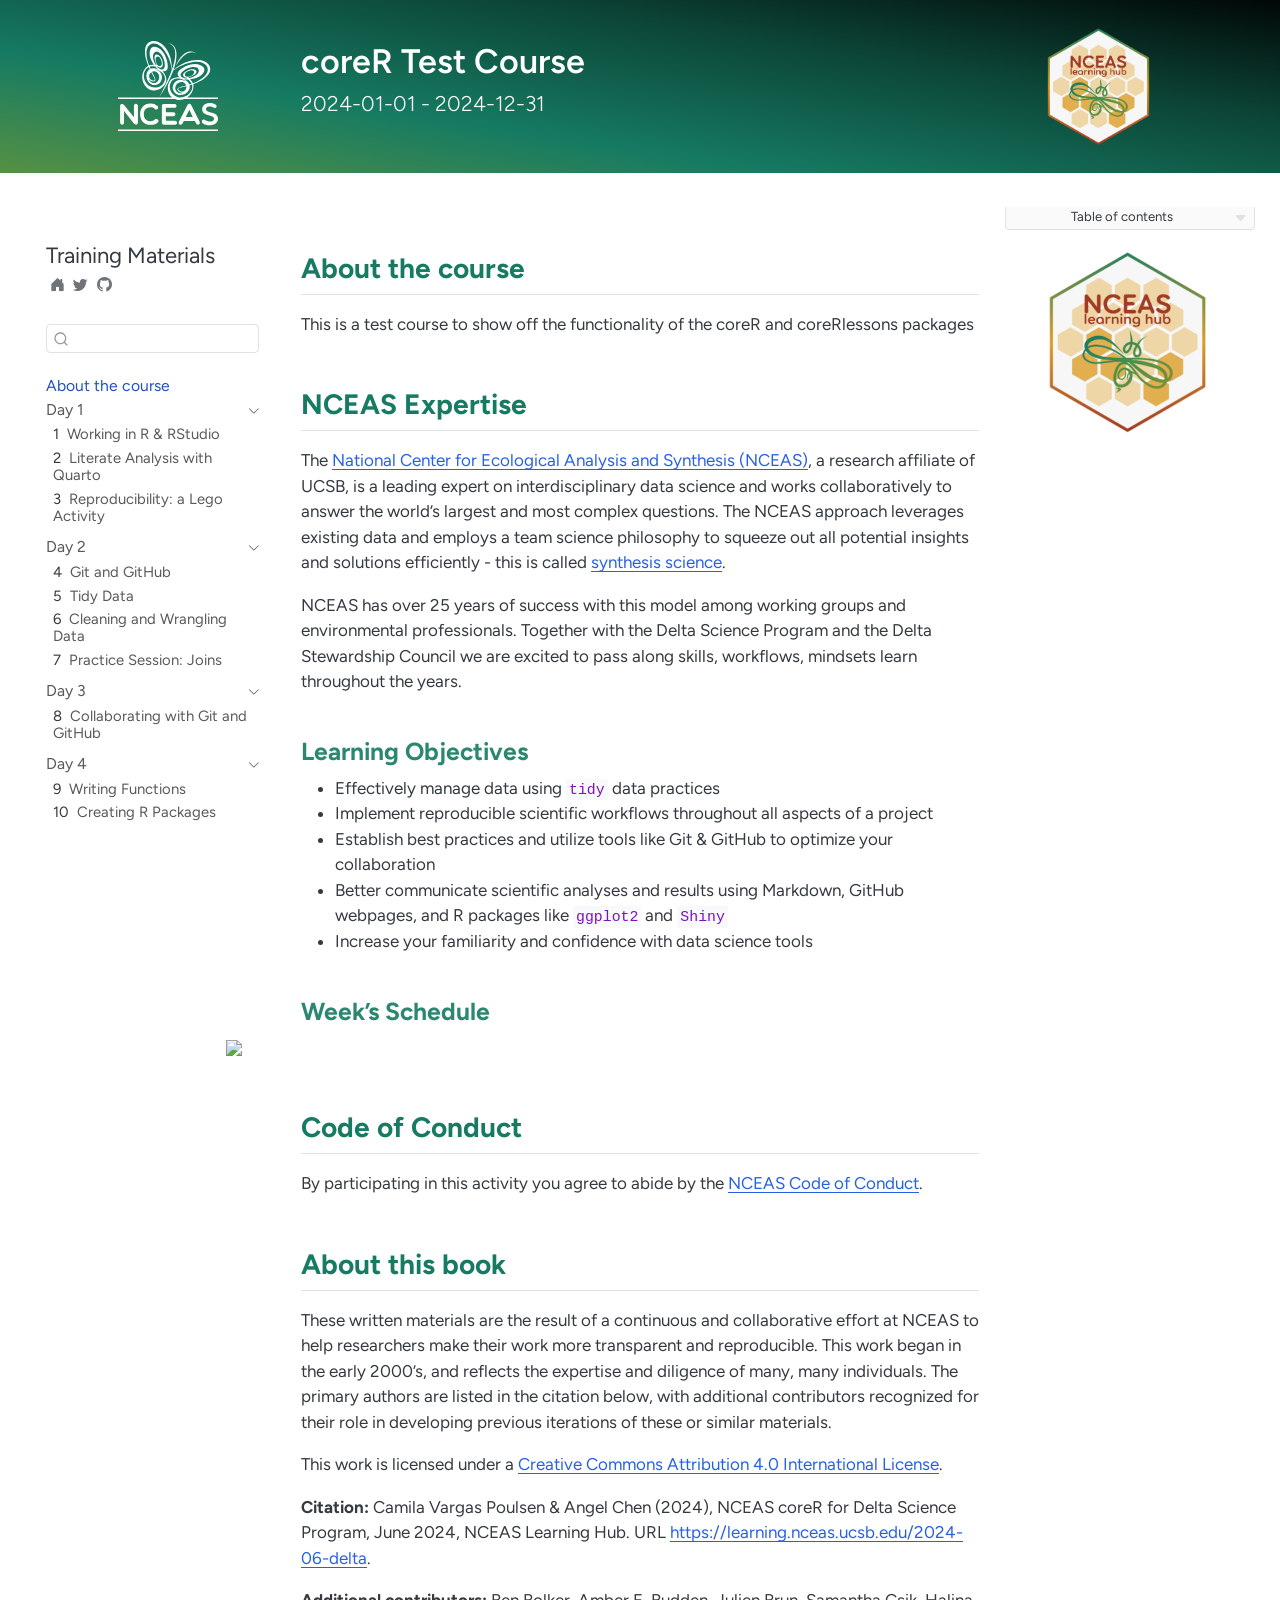
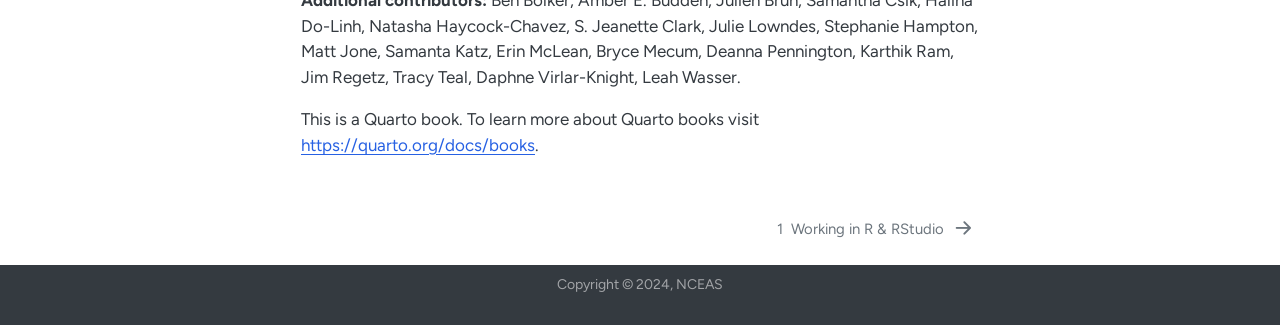
==== docs/index.html @ cafa265c "removing hex from sidebar since it's in the top" ====
<!DOCTYPE html>
<html xmlns="http://www.w3.org/1999/xhtml" lang="en" xml:lang="en"><head>

<meta charset="utf-8">
<meta name="generator" content="quarto-1.5.57">

<meta name="viewport" content="width=device-width, initial-scale=1.0, user-scalable=yes">


<title>coreR Test Course</title>
<style>
code{white-space: pre-wrap;}
span.smallcaps{font-variant: small-caps;}
div.columns{display: flex; gap: min(4vw, 1.5em);}
div.column{flex: auto; overflow-x: auto;}
div.hanging-indent{margin-left: 1.5em; text-indent: -1.5em;}
ul.task-list{list-style: none;}
ul.task-list li input[type="checkbox"] {
  width: 0.8em;
  margin: 0 0.8em 0.2em -1em; /* quarto-specific, see https://github.com/quarto-dev/quarto-cli/issues/4556 */ 
  vertical-align: middle;
}
</style>


<script src="site_libs/quarto-nav/quarto-nav.js"></script>
<script src="site_libs/quarto-nav/headroom.min.js"></script>
<script src="site_libs/clipboard/clipboard.min.js"></script>
<script src="site_libs/quarto-search/autocomplete.umd.js"></script>
<script src="site_libs/quarto-search/fuse.min.js"></script>
<script src="site_libs/quarto-search/quarto-search.js"></script>
<meta name="quarto:offset" content="./">
<link href="./s01_r_programming_introduction.html" rel="next">
<script src="site_libs/quarto-html/quarto.js"></script>
<script src="site_libs/quarto-html/popper.min.js"></script>
<script src="site_libs/quarto-html/tippy.umd.min.js"></script>
<script src="site_libs/quarto-html/anchor.min.js"></script>
<link href="site_libs/quarto-html/tippy.css" rel="stylesheet">
<link href="site_libs/quarto-html/quarto-syntax-highlighting.css" rel="stylesheet" id="quarto-text-highlighting-styles">
<script src="site_libs/bootstrap/bootstrap.min.js"></script>
<link href="site_libs/bootstrap/bootstrap-icons.css" rel="stylesheet">
<link href="site_libs/bootstrap/bootstrap.min.css" rel="stylesheet" id="quarto-bootstrap" data-mode="light">
<script id="quarto-search-options" type="application/json">{
  "location": "sidebar",
  "copy-button": false,
  "collapse-after": 3,
  "panel-placement": "start",
  "type": "textbox",
  "limit": 50,
  "keyboard-shortcut": [
    "f",
    "/",
    "s"
  ],
  "show-item-context": false,
  "language": {
    "search-no-results-text": "No results",
    "search-matching-documents-text": "matching documents",
    "search-copy-link-title": "Copy link to search",
    "search-hide-matches-text": "Hide additional matches",
    "search-more-match-text": "more match in this document",
    "search-more-matches-text": "more matches in this document",
    "search-clear-button-title": "Clear",
    "search-text-placeholder": "",
    "search-detached-cancel-button-title": "Cancel",
    "search-submit-button-title": "Submit",
    "search-label": "Search"
  }
}</script>
<style>

      .quarto-title-block .quarto-title-banner h1,
      .quarto-title-block .quarto-title-banner h2,
      .quarto-title-block .quarto-title-banner h3,
      .quarto-title-block .quarto-title-banner h4,
      .quarto-title-block .quarto-title-banner h5,
      .quarto-title-block .quarto-title-banner h6
      {
        color: white;
      }

      .quarto-title-block .quarto-title-banner {
        color: white;
background: #0b5f4acc;
      }
</style>


<link rel="stylesheet" href="style.css">
</head>

<body class="nav-sidebar floating slimcontent">

<div id="quarto-search-results"></div>
  <header id="quarto-header" class="headroom fixed-top quarto-banner">
  <nav class="quarto-secondary-nav">
    <div class="container-fluid d-flex">
      <button type="button" class="quarto-btn-toggle btn" data-bs-toggle="collapse" role="button" data-bs-target=".quarto-sidebar-collapse-item" aria-controls="quarto-sidebar" aria-expanded="false" aria-label="Toggle sidebar navigation" onclick="if (window.quartoToggleHeadroom) { window.quartoToggleHeadroom(); }">
        <i class="bi bi-layout-text-sidebar-reverse"></i>
      </button>
        <nav class="quarto-page-breadcrumbs" aria-label="breadcrumb"><ol class="breadcrumb"><li class="breadcrumb-item"><a href="./index.html">About the course</a></li></ol></nav>
        <a class="flex-grow-1" role="navigation" data-bs-toggle="collapse" data-bs-target=".quarto-sidebar-collapse-item" aria-controls="quarto-sidebar" aria-expanded="false" aria-label="Toggle sidebar navigation" onclick="if (window.quartoToggleHeadroom) { window.quartoToggleHeadroom(); }">      
        </a>
      <button type="button" class="btn quarto-search-button" aria-label="Search" onclick="window.quartoOpenSearch();">
        <i class="bi bi-search"></i>
      </button>
    </div>
  </nav>
</header>
<!-- content -->
<header id="title-block-header" class="quarto-title-block default page-columns page-full">
  <div class="quarto-title-banner page-columns page-full">
    <div class="quarto-title column-body">
      <h1 class="title">coreR Test Course</h1>
            <p class="subtitle lead">2024-01-01 - 2024-12-31</p>
                      </div>
  </div>
    
  
  <div class="quarto-title-meta">

      
    
      
    </div>
    
  
  </header><div id="quarto-content" class="quarto-container page-columns page-rows-contents page-layout-article">
<!-- sidebar -->
  <nav id="quarto-sidebar" class="sidebar collapse collapse-horizontal quarto-sidebar-collapse-item sidebar-navigation floating overflow-auto">
    <div class="pt-lg-2 mt-2 text-left sidebar-header">
    <div class="sidebar-title mb-0 py-0">
      <a href="./">Training Materials</a> 
        <div class="sidebar-tools-main tools-wide">
    <a href="https://www.nceas.ucsb.edu/learning-hub" title="" class="quarto-navigation-tool px-1" aria-label=""><i class="bi bi-house-door-fill"></i></a>
    <a href="https://twitter.com/ucsb_nceas" title="" class="quarto-navigation-tool px-1" aria-label=""><i class="bi bi-twitter"></i></a>
    <a href="https://github.com/nceas-learning-hub/coreR_test" title="" class="quarto-navigation-tool px-1" aria-label=""><i class="bi bi-github"></i></a>
</div>
    </div>
      </div>
        <div class="mt-2 flex-shrink-0 align-items-center">
        <div class="sidebar-search">
        <div id="quarto-search" class="" title="Search"></div>
        </div>
        </div>
    <div class="sidebar-menu-container"> 
    <ul class="list-unstyled mt-1">
        <li class="sidebar-item">
  <div class="sidebar-item-container"> 
  <a href="./index.html" class="sidebar-item-text sidebar-link active">
 <span class="menu-text">About the course</span></a>
  </div>
</li>
        <li class="sidebar-item sidebar-item-section">
      <div class="sidebar-item-container"> 
            <a class="sidebar-item-text sidebar-link text-start" data-bs-toggle="collapse" data-bs-target="#quarto-sidebar-section-1" role="navigation" aria-expanded="true">
 <span class="menu-text">Day 1</span></a>
          <a class="sidebar-item-toggle text-start" data-bs-toggle="collapse" data-bs-target="#quarto-sidebar-section-1" role="navigation" aria-expanded="true" aria-label="Toggle section">
            <i class="bi bi-chevron-right ms-2"></i>
          </a> 
      </div>
      <ul id="quarto-sidebar-section-1" class="collapse list-unstyled sidebar-section depth1 show">  
          <li class="sidebar-item">
  <div class="sidebar-item-container"> 
  <a href="./s01_r_programming_introduction.html" class="sidebar-item-text sidebar-link">
 <span class="menu-text"><span class="chapter-number">1</span>&nbsp; <span class="chapter-title">Working in R &amp; RStudio</span></span></a>
  </div>
</li>
          <li class="sidebar-item">
  <div class="sidebar-item-container"> 
  <a href="./s02_r_quarto_literate_analysis.html" class="sidebar-item-text sidebar-link">
 <span class="menu-text"><span class="chapter-number">2</span>&nbsp; <span class="chapter-title">Literate Analysis with Quarto</span></span></a>
  </div>
</li>
          <li class="sidebar-item">
  <div class="sidebar-item-container"> 
  <a href="./s03_activity_reproducibility_lego.html" class="sidebar-item-text sidebar-link">
 <span class="menu-text"><span class="chapter-number">3</span>&nbsp; <span class="chapter-title">Reproducibility: a Lego Activity</span></span></a>
  </div>
</li>
      </ul>
  </li>
        <li class="sidebar-item sidebar-item-section">
      <div class="sidebar-item-container"> 
            <a class="sidebar-item-text sidebar-link text-start" data-bs-toggle="collapse" data-bs-target="#quarto-sidebar-section-2" role="navigation" aria-expanded="true">
 <span class="menu-text">Day 2</span></a>
          <a class="sidebar-item-toggle text-start" data-bs-toggle="collapse" data-bs-target="#quarto-sidebar-section-2" role="navigation" aria-expanded="true" aria-label="Toggle section">
            <i class="bi bi-chevron-right ms-2"></i>
          </a> 
      </div>
      <ul id="quarto-sidebar-section-2" class="collapse list-unstyled sidebar-section depth1 show">  
          <li class="sidebar-item">
  <div class="sidebar-item-container"> 
  <a href="./s04_github_introduction.html" class="sidebar-item-text sidebar-link">
 <span class="menu-text"><span class="chapter-number">4</span>&nbsp; <span class="chapter-title">Git and GitHub</span></span></a>
  </div>
</li>
          <li class="sidebar-item">
  <div class="sidebar-item-container"> 
  <a href="./s05_lecture_tidy_data.html" class="sidebar-item-text sidebar-link">
 <span class="menu-text"><span class="chapter-number">5</span>&nbsp; <span class="chapter-title">Tidy Data</span></span></a>
  </div>
</li>
          <li class="sidebar-item">
  <div class="sidebar-item-container"> 
  <a href="./s06_r_tidyverse_clean_wrangle.html" class="sidebar-item-text sidebar-link">
 <span class="menu-text"><span class="chapter-number">6</span>&nbsp; <span class="chapter-title">Cleaning and Wrangling Data</span></span></a>
  </div>
</li>
          <li class="sidebar-item">
  <div class="sidebar-item-container"> 
  <a href="./s07_r_practice_tidy_data_joins.html" class="sidebar-item-text sidebar-link">
 <span class="menu-text"><span class="chapter-number">7</span>&nbsp; <span class="chapter-title">Practice Session: Joins</span></span></a>
  </div>
</li>
      </ul>
  </li>
        <li class="sidebar-item sidebar-item-section">
      <div class="sidebar-item-container"> 
            <a class="sidebar-item-text sidebar-link text-start" data-bs-toggle="collapse" data-bs-target="#quarto-sidebar-section-3" role="navigation" aria-expanded="true">
 <span class="menu-text">Day 3</span></a>
          <a class="sidebar-item-toggle text-start" data-bs-toggle="collapse" data-bs-target="#quarto-sidebar-section-3" role="navigation" aria-expanded="true" aria-label="Toggle section">
            <i class="bi bi-chevron-right ms-2"></i>
          </a> 
      </div>
      <ul id="quarto-sidebar-section-3" class="collapse list-unstyled sidebar-section depth1 show">  
          <li class="sidebar-item">
  <div class="sidebar-item-container"> 
  <a href="./s08_github_collaboration.html" class="sidebar-item-text sidebar-link">
 <span class="menu-text"><span class="chapter-number">8</span>&nbsp; <span class="chapter-title">Collaborating with Git and GitHub</span></span></a>
  </div>
</li>
      </ul>
  </li>
        <li class="sidebar-item sidebar-item-section">
      <div class="sidebar-item-container"> 
            <a class="sidebar-item-text sidebar-link text-start" data-bs-toggle="collapse" data-bs-target="#quarto-sidebar-section-4" role="navigation" aria-expanded="true">
 <span class="menu-text">Day 4</span></a>
          <a class="sidebar-item-toggle text-start" data-bs-toggle="collapse" data-bs-target="#quarto-sidebar-section-4" role="navigation" aria-expanded="true" aria-label="Toggle section">
            <i class="bi bi-chevron-right ms-2"></i>
          </a> 
      </div>
      <ul id="quarto-sidebar-section-4" class="collapse list-unstyled sidebar-section depth1 show">  
          <li class="sidebar-item">
  <div class="sidebar-item-container"> 
  <a href="./s09_r_functions.html" class="sidebar-item-text sidebar-link">
 <span class="menu-text"><span class="chapter-number">9</span>&nbsp; <span class="chapter-title">Writing Functions</span></span></a>
  </div>
</li>
          <li class="sidebar-item">
  <div class="sidebar-item-container"> 
  <a href="./s10_r_packages.html" class="sidebar-item-text sidebar-link">
 <span class="menu-text"><span class="chapter-number">10</span>&nbsp; <span class="chapter-title">Creating R Packages</span></span></a>
  </div>
</li>
      </ul>
  </li>
    </ul>
    </div>
</nav>
<div id="quarto-sidebar-glass" class="quarto-sidebar-collapse-item" data-bs-toggle="collapse" data-bs-target=".quarto-sidebar-collapse-item"></div>
<!-- margin-sidebar -->
    <div id="quarto-margin-sidebar" class="sidebar margin-sidebar">
        <nav id="TOC" role="doc-toc" class="toc-active">
    <h2 id="toc-title">Table of contents</h2>
   
  <ul>
  <li><a href="#about-the-course" id="toc-about-the-course" class="nav-link active" data-scroll-target="#about-the-course">About the course</a></li>
  <li><a href="#nceas-expertise" id="toc-nceas-expertise" class="nav-link" data-scroll-target="#nceas-expertise">NCEAS Expertise</a>
  <ul class="collapse">
  <li><a href="#learning-objectives" id="toc-learning-objectives" class="nav-link" data-scroll-target="#learning-objectives">Learning Objectives</a></li>
  <li><a href="#weeks-schedule" id="toc-weeks-schedule" class="nav-link" data-scroll-target="#weeks-schedule">Week’s Schedule</a></li>
  </ul></li>
  <li><a href="#code-of-conduct" id="toc-code-of-conduct" class="nav-link" data-scroll-target="#code-of-conduct">Code of Conduct</a></li>
  <li><a href="#about-this-book" id="toc-about-this-book" class="nav-link" data-scroll-target="#about-this-book">About this book</a></li>
  </ul>
</nav>
    </div>
<!-- main -->
<main class="content quarto-banner-title-block page-columns page-full" id="quarto-document-content">





<!-- # Preface {.unnumbered} -->

<div class="no-row-height column-margin column-container"><div class="">
<div class="quarto-figure quarto-figure-center">
<figure class="figure">
<p><img src="cover.png" class="img-fluid quarto-figure quarto-figure-center figure-img" style="width:80.0%"></p>
</figure>
</div>
<!-- ![](images/delta/delta-logo.png){width="80%" fig-align="center"} -->
</div></div><section id="about-the-course" class="level2 unnumbered">
<h2 class="unnumbered anchored" data-anchor-id="about-the-course">About the course</h2>
<p>This is a test course to show off the functionality of the coreR and coreRlessons packages <!-- As part of a collaboration between NCEAS and the Delta Science Program, this course has been adapted from [NCEAS coreR course](https://www.nceas.ucsb.edu/learning-hub/core-r), an in-person immersion in R programming for environmental data science. Researchers will gain experience with essential data science tools and best practices to increase their capacity as collaborators, reproducible coders, and open scientists. --></p>
</section>
<section id="nceas-expertise" class="level2 page-columns page-full">
<h2 class="anchored" data-anchor-id="nceas-expertise">NCEAS Expertise</h2>
<p>The <a href="https://www.nceas.ucsb.edu/">National Center for Ecological Analysis and Synthesis (NCEAS)</a>, a research affiliate of UCSB, is a leading expert on interdisciplinary data science and works collaboratively to answer the world’s largest and most complex questions. The NCEAS approach leverages existing data and employs a team science philosophy to squeeze out all potential insights and solutions efficiently - this is called <a href="https://www.nceas.ucsb.edu/our-approach">synthesis science</a>.</p>
<p>NCEAS has over 25 years of success with this model among working groups and environmental professionals. Together with the Delta Science Program and the Delta Stewardship Council we are excited to pass along skills, workflows, mindsets learn throughout the years.</p>
<!-- *June 10 - 13, 2024* -->
<section id="learning-objectives" class="level3">
<h3 class="anchored" data-anchor-id="learning-objectives">Learning Objectives</h3>
<ul>
<li>Effectively manage data using <code>tidy</code> data practices</li>
<li>Implement reproducible scientific workflows throughout all aspects of a project</li>
<li>Establish best practices and utilize tools like Git &amp; GitHub to optimize your collaboration</li>
<li>Better communicate scientific analyses and results using Markdown, GitHub webpages, and R packages like <code>ggplot2</code> and <code>Shiny</code></li>
<li>Increase your familiarity and confidence with data science tools</li>
</ul>
</section>
<section id="weeks-schedule" class="level3 page-columns page-full">
<h3 class="anchored" data-anchor-id="weeks-schedule">Week’s Schedule</h3>
<div class="column-body-outset">
<p><img src="images/schedule.png" class="img-fluid"></p>
</div>
</section>
</section>
<section id="code-of-conduct" class="level2">
<h2 class="anchored" data-anchor-id="code-of-conduct">Code of Conduct</h2>
<p>By participating in this activity you agree to abide by the <a href="https://www.nceas.ucsb.edu/sites/default/files/2021-11/NCEAS_Code-of-Conduct_Nov2021_0.pdf">NCEAS Code of Conduct</a>.</p>
</section>
<section id="about-this-book" class="level2">
<h2 class="anchored" data-anchor-id="about-this-book">About this book</h2>
<p>These written materials are the result of a continuous and collaborative effort at NCEAS to help researchers make their work more transparent and reproducible. This work began in the early 2000’s, and reflects the expertise and diligence of many, many individuals. The primary authors are listed in the citation below, with additional contributors recognized for their role in developing previous iterations of these or similar materials.</p>
<p>This work is licensed under a <a href="http://creativecommons.org/licenses/by/4.0/">Creative Commons Attribution 4.0 International License</a>.</p>
<p><strong>Citation:</strong> Camila Vargas Poulsen &amp; Angel Chen (2024), NCEAS coreR for Delta Science Program, June 2024, NCEAS Learning Hub. URL <a href="https://learning.nceas.ucsb.edu/2024-06-delta" class="uri">https://learning.nceas.ucsb.edu/2024-06-delta</a>.</p>
<p><strong>Additional contributors:</strong> Ben Bolker, Amber E. Budden, Julien Brun, Samantha Csik, Halina Do-Linh, Natasha Haycock-Chavez, S. Jeanette Clark, Julie Lowndes, Stephanie Hampton, Matt Jone, Samanta Katz, Erin McLean, Bryce Mecum, Deanna Pennington, Karthik Ram, Jim Regetz, Tracy Teal, Daphne Virlar-Knight, Leah Wasser.</p>
<p>This is a Quarto book. To learn more about Quarto books visit <a href="https://quarto.org/docs/books" class="uri">https://quarto.org/docs/books</a>.</p>


</section>

</main> <!-- /main -->
<script id="quarto-html-after-body" type="application/javascript">
window.document.addEventListener("DOMContentLoaded", function (event) {
  const toggleBodyColorMode = (bsSheetEl) => {
    const mode = bsSheetEl.getAttribute("data-mode");
    const bodyEl = window.document.querySelector("body");
    if (mode === "dark") {
      bodyEl.classList.add("quarto-dark");
      bodyEl.classList.remove("quarto-light");
    } else {
      bodyEl.classList.add("quarto-light");
      bodyEl.classList.remove("quarto-dark");
    }
  }
  const toggleBodyColorPrimary = () => {
    const bsSheetEl = window.document.querySelector("link#quarto-bootstrap");
    if (bsSheetEl) {
      toggleBodyColorMode(bsSheetEl);
    }
  }
  toggleBodyColorPrimary();  
  const icon = "";
  const anchorJS = new window.AnchorJS();
  anchorJS.options = {
    placement: 'right',
    icon: icon
  };
  anchorJS.add('.anchored');
  const isCodeAnnotation = (el) => {
    for (const clz of el.classList) {
      if (clz.startsWith('code-annotation-')) {                     
        return true;
      }
    }
    return false;
  }
  const onCopySuccess = function(e) {
    // button target
    const button = e.trigger;
    // don't keep focus
    button.blur();
    // flash "checked"
    button.classList.add('code-copy-button-checked');
    var currentTitle = button.getAttribute("title");
    button.setAttribute("title", "Copied!");
    let tooltip;
    if (window.bootstrap) {
      button.setAttribute("data-bs-toggle", "tooltip");
      button.setAttribute("data-bs-placement", "left");
      button.setAttribute("data-bs-title", "Copied!");
      tooltip = new bootstrap.Tooltip(button, 
        { trigger: "manual", 
          customClass: "code-copy-button-tooltip",
          offset: [0, -8]});
      tooltip.show();    
    }
    setTimeout(function() {
      if (tooltip) {
        tooltip.hide();
        button.removeAttribute("data-bs-title");
        button.removeAttribute("data-bs-toggle");
        button.removeAttribute("data-bs-placement");
      }
      button.setAttribute("title", currentTitle);
      button.classList.remove('code-copy-button-checked');
    }, 1000);
    // clear code selection
    e.clearSelection();
  }
  const getTextToCopy = function(trigger) {
      const codeEl = trigger.previousElementSibling.cloneNode(true);
      for (const childEl of codeEl.children) {
        if (isCodeAnnotation(childEl)) {
          childEl.remove();
        }
      }
      return codeEl.innerText;
  }
  const clipboard = new window.ClipboardJS('.code-copy-button:not([data-in-quarto-modal])', {
    text: getTextToCopy
  });
  clipboard.on('success', onCopySuccess);
  if (window.document.getElementById('quarto-embedded-source-code-modal')) {
    // For code content inside modals, clipBoardJS needs to be initialized with a container option
    // TODO: Check when it could be a function (https://github.com/zenorocha/clipboard.js/issues/860)
    const clipboardModal = new window.ClipboardJS('.code-copy-button[data-in-quarto-modal]', {
      text: getTextToCopy,
      container: window.document.getElementById('quarto-embedded-source-code-modal')
    });
    clipboardModal.on('success', onCopySuccess);
  }
    var localhostRegex = new RegExp(/^(?:http|https):\/\/localhost\:?[0-9]*\//);
    var mailtoRegex = new RegExp(/^mailto:/);
      var filterRegex = new RegExp('/' + window.location.host + '/');
    var isInternal = (href) => {
        return filterRegex.test(href) || localhostRegex.test(href) || mailtoRegex.test(href);
    }
    // Inspect non-navigation links and adorn them if external
 	var links = window.document.querySelectorAll('a[href]:not(.nav-link):not(.navbar-brand):not(.toc-action):not(.sidebar-link):not(.sidebar-item-toggle):not(.pagination-link):not(.no-external):not([aria-hidden]):not(.dropdown-item):not(.quarto-navigation-tool):not(.about-link)');
    for (var i=0; i<links.length; i++) {
      const link = links[i];
      if (!isInternal(link.href)) {
        // undo the damage that might have been done by quarto-nav.js in the case of
        // links that we want to consider external
        if (link.dataset.originalHref !== undefined) {
          link.href = link.dataset.originalHref;
        }
      }
    }
  function tippyHover(el, contentFn, onTriggerFn, onUntriggerFn) {
    const config = {
      allowHTML: true,
      maxWidth: 500,
      delay: 100,
      arrow: false,
      appendTo: function(el) {
          return el.parentElement;
      },
      interactive: true,
      interactiveBorder: 10,
      theme: 'quarto',
      placement: 'bottom-start',
    };
    if (contentFn) {
      config.content = contentFn;
    }
    if (onTriggerFn) {
      config.onTrigger = onTriggerFn;
    }
    if (onUntriggerFn) {
      config.onUntrigger = onUntriggerFn;
    }
    window.tippy(el, config); 
  }
  const noterefs = window.document.querySelectorAll('a[role="doc-noteref"]');
  for (var i=0; i<noterefs.length; i++) {
    const ref = noterefs[i];
    tippyHover(ref, function() {
      // use id or data attribute instead here
      let href = ref.getAttribute('data-footnote-href') || ref.getAttribute('href');
      try { href = new URL(href).hash; } catch {}
      const id = href.replace(/^#\/?/, "");
      const note = window.document.getElementById(id);
      if (note) {
        return note.innerHTML;
      } else {
        return "";
      }
    });
  }
  const xrefs = window.document.querySelectorAll('a.quarto-xref');
  const processXRef = (id, note) => {
    // Strip column container classes
    const stripColumnClz = (el) => {
      el.classList.remove("page-full", "page-columns");
      if (el.children) {
        for (const child of el.children) {
          stripColumnClz(child);
        }
      }
    }
    stripColumnClz(note)
    if (id === null || id.startsWith('sec-')) {
      // Special case sections, only their first couple elements
      const container = document.createElement("div");
      if (note.children && note.children.length > 2) {
        container.appendChild(note.children[0].cloneNode(true));
        for (let i = 1; i < note.children.length; i++) {
          const child = note.children[i];
          if (child.tagName === "P" && child.innerText === "") {
            continue;
          } else {
            container.appendChild(child.cloneNode(true));
            break;
          }
        }
        if (window.Quarto?.typesetMath) {
          window.Quarto.typesetMath(container);
        }
        return container.innerHTML
      } else {
        if (window.Quarto?.typesetMath) {
          window.Quarto.typesetMath(note);
        }
        return note.innerHTML;
      }
    } else {
      // Remove any anchor links if they are present
      const anchorLink = note.querySelector('a.anchorjs-link');
      if (anchorLink) {
        anchorLink.remove();
      }
      if (window.Quarto?.typesetMath) {
        window.Quarto.typesetMath(note);
      }
      // TODO in 1.5, we should make sure this works without a callout special case
      if (note.classList.contains("callout")) {
        return note.outerHTML;
      } else {
        return note.innerHTML;
      }
    }
  }
  for (var i=0; i<xrefs.length; i++) {
    const xref = xrefs[i];
    tippyHover(xref, undefined, function(instance) {
      instance.disable();
      let url = xref.getAttribute('href');
      let hash = undefined; 
      if (url.startsWith('#')) {
        hash = url;
      } else {
        try { hash = new URL(url).hash; } catch {}
      }
      if (hash) {
        const id = hash.replace(/^#\/?/, "");
        const note = window.document.getElementById(id);
        if (note !== null) {
          try {
            const html = processXRef(id, note.cloneNode(true));
            instance.setContent(html);
          } finally {
            instance.enable();
            instance.show();
          }
        } else {
          // See if we can fetch this
          fetch(url.split('#')[0])
          .then(res => res.text())
          .then(html => {
            const parser = new DOMParser();
            const htmlDoc = parser.parseFromString(html, "text/html");
            const note = htmlDoc.getElementById(id);
            if (note !== null) {
              const html = processXRef(id, note);
              instance.setContent(html);
            } 
          }).finally(() => {
            instance.enable();
            instance.show();
          });
        }
      } else {
        // See if we can fetch a full url (with no hash to target)
        // This is a special case and we should probably do some content thinning / targeting
        fetch(url)
        .then(res => res.text())
        .then(html => {
          const parser = new DOMParser();
          const htmlDoc = parser.parseFromString(html, "text/html");
          const note = htmlDoc.querySelector('main.content');
          if (note !== null) {
            // This should only happen for chapter cross references
            // (since there is no id in the URL)
            // remove the first header
            if (note.children.length > 0 && note.children[0].tagName === "HEADER") {
              note.children[0].remove();
            }
            const html = processXRef(null, note);
            instance.setContent(html);
          } 
        }).finally(() => {
          instance.enable();
          instance.show();
        });
      }
    }, function(instance) {
    });
  }
      let selectedAnnoteEl;
      const selectorForAnnotation = ( cell, annotation) => {
        let cellAttr = 'data-code-cell="' + cell + '"';
        let lineAttr = 'data-code-annotation="' +  annotation + '"';
        const selector = 'span[' + cellAttr + '][' + lineAttr + ']';
        return selector;
      }
      const selectCodeLines = (annoteEl) => {
        const doc = window.document;
        const targetCell = annoteEl.getAttribute("data-target-cell");
        const targetAnnotation = annoteEl.getAttribute("data-target-annotation");
        const annoteSpan = window.document.querySelector(selectorForAnnotation(targetCell, targetAnnotation));
        const lines = annoteSpan.getAttribute("data-code-lines").split(",");
        const lineIds = lines.map((line) => {
          return targetCell + "-" + line;
        })
        let top = null;
        let height = null;
        let parent = null;
        if (lineIds.length > 0) {
            //compute the position of the single el (top and bottom and make a div)
            const el = window.document.getElementById(lineIds[0]);
            top = el.offsetTop;
            height = el.offsetHeight;
            parent = el.parentElement.parentElement;
          if (lineIds.length > 1) {
            const lastEl = window.document.getElementById(lineIds[lineIds.length - 1]);
            const bottom = lastEl.offsetTop + lastEl.offsetHeight;
            height = bottom - top;
          }
          if (top !== null && height !== null && parent !== null) {
            // cook up a div (if necessary) and position it 
            let div = window.document.getElementById("code-annotation-line-highlight");
            if (div === null) {
              div = window.document.createElement("div");
              div.setAttribute("id", "code-annotation-line-highlight");
              div.style.position = 'absolute';
              parent.appendChild(div);
            }
            div.style.top = top - 2 + "px";
            div.style.height = height + 4 + "px";
            div.style.left = 0;
            let gutterDiv = window.document.getElementById("code-annotation-line-highlight-gutter");
            if (gutterDiv === null) {
              gutterDiv = window.document.createElement("div");
              gutterDiv.setAttribute("id", "code-annotation-line-highlight-gutter");
              gutterDiv.style.position = 'absolute';
              const codeCell = window.document.getElementById(targetCell);
              const gutter = codeCell.querySelector('.code-annotation-gutter');
              gutter.appendChild(gutterDiv);
            }
            gutterDiv.style.top = top - 2 + "px";
            gutterDiv.style.height = height + 4 + "px";
          }
          selectedAnnoteEl = annoteEl;
        }
      };
      const unselectCodeLines = () => {
        const elementsIds = ["code-annotation-line-highlight", "code-annotation-line-highlight-gutter"];
        elementsIds.forEach((elId) => {
          const div = window.document.getElementById(elId);
          if (div) {
            div.remove();
          }
        });
        selectedAnnoteEl = undefined;
      };
        // Handle positioning of the toggle
    window.addEventListener(
      "resize",
      throttle(() => {
        elRect = undefined;
        if (selectedAnnoteEl) {
          selectCodeLines(selectedAnnoteEl);
        }
      }, 10)
    );
    function throttle(fn, ms) {
    let throttle = false;
    let timer;
      return (...args) => {
        if(!throttle) { // first call gets through
            fn.apply(this, args);
            throttle = true;
        } else { // all the others get throttled
            if(timer) clearTimeout(timer); // cancel #2
            timer = setTimeout(() => {
              fn.apply(this, args);
              timer = throttle = false;
            }, ms);
        }
      };
    }
      // Attach click handler to the DT
      const annoteDls = window.document.querySelectorAll('dt[data-target-cell]');
      for (const annoteDlNode of annoteDls) {
        annoteDlNode.addEventListener('click', (event) => {
          const clickedEl = event.target;
          if (clickedEl !== selectedAnnoteEl) {
            unselectCodeLines();
            const activeEl = window.document.querySelector('dt[data-target-cell].code-annotation-active');
            if (activeEl) {
              activeEl.classList.remove('code-annotation-active');
            }
            selectCodeLines(clickedEl);
            clickedEl.classList.add('code-annotation-active');
          } else {
            // Unselect the line
            unselectCodeLines();
            clickedEl.classList.remove('code-annotation-active');
          }
        });
      }
  const findCites = (el) => {
    const parentEl = el.parentElement;
    if (parentEl) {
      const cites = parentEl.dataset.cites;
      if (cites) {
        return {
          el,
          cites: cites.split(' ')
        };
      } else {
        return findCites(el.parentElement)
      }
    } else {
      return undefined;
    }
  };
  var bibliorefs = window.document.querySelectorAll('a[role="doc-biblioref"]');
  for (var i=0; i<bibliorefs.length; i++) {
    const ref = bibliorefs[i];
    const citeInfo = findCites(ref);
    if (citeInfo) {
      tippyHover(citeInfo.el, function() {
        var popup = window.document.createElement('div');
        citeInfo.cites.forEach(function(cite) {
          var citeDiv = window.document.createElement('div');
          citeDiv.classList.add('hanging-indent');
          citeDiv.classList.add('csl-entry');
          var biblioDiv = window.document.getElementById('ref-' + cite);
          if (biblioDiv) {
            citeDiv.innerHTML = biblioDiv.innerHTML;
          }
          popup.appendChild(citeDiv);
        });
        return popup.innerHTML;
      });
    }
  }
});
</script>
<nav class="page-navigation">
  <div class="nav-page nav-page-previous">
  </div>
  <div class="nav-page nav-page-next">
      <a href="./s01_r_programming_introduction.html" class="pagination-link" aria-label="Working in R &amp; RStudio">
        <span class="nav-page-text"><span class="chapter-number">1</span>&nbsp; <span class="chapter-title">Working in R &amp; RStudio</span></span> <i class="bi bi-arrow-right-short"></i>
      </a>
  </div>
</nav>
</div> <!-- /content -->
<footer class="footer">
  <div class="nav-footer">
    <div class="nav-footer-left">
      &nbsp;
    </div>   
    <div class="nav-footer-center">
<p>Copyright © 2024, NCEAS</p>
</div>
    <div class="nav-footer-right">
      &nbsp;
    </div>
  </div>
</footer>




</body></html>
---- docs/site_libs/quarto-html/tippy.css ----
.tippy-box[data-animation=fade][data-state=hidden]{opacity:0}[data-tippy-root]{max-width:calc(100vw - 10px)}.tippy-box{position:relative;background-color:#333;color:#fff;border-radius:4px;font-size:14px;line-height:1.4;white-space:normal;outline:0;transition-property:transform,visibility,opacity}.tippy-box[data-placement^=top]>.tippy-arrow{bottom:0}.tippy-box[data-placement^=top]>.tippy-arrow:before{bottom:-7px;left:0;border-width:8px 8px 0;border-top-color:initial;transform-origin:center top}.tippy-box[data-placement^=bottom]>.tippy-arrow{top:0}.tippy-box[data-placement^=bottom]>.tippy-arrow:before{top:-7px;left:0;border-width:0 8px 8px;border-bottom-color:initial;transform-origin:center bottom}.tippy-box[data-placement^=left]>.tippy-arrow{right:0}.tippy-box[data-placement^=left]>.tippy-arrow:before{border-width:8px 0 8px 8px;border-left-color:initial;right:-7px;transform-origin:center left}.tippy-box[data-placement^=right]>.tippy-arrow{left:0}.tippy-box[data-placement^=right]>.tippy-arrow:before{left:-7px;border-width:8px 8px 8px 0;border-right-color:initial;transform-origin:center right}.tippy-box[data-inertia][data-state=visible]{transition-timing-function:cubic-bezier(.54,1.5,.38,1.11)}.tippy-arrow{width:16px;height:16px;color:#333}.tippy-arrow:before{content:"";position:absolute;border-color:transparent;border-style:solid}.tippy-content{position:relative;padding:5px 9px;z-index:1}
---- docs/site_libs/quarto-html/quarto-syntax-highlighting.css ----
/* quarto syntax highlight colors */
:root {
  --quarto-hl-ot-color: #003B4F;
  --quarto-hl-at-color: #657422;
  --quarto-hl-ss-color: #20794D;
  --quarto-hl-an-color: #5E5E5E;
  --quarto-hl-fu-color: #4758AB;
  --quarto-hl-st-color: #20794D;
  --quarto-hl-cf-color: #003B4F;
  --quarto-hl-op-color: #5E5E5E;
  --quarto-hl-er-color: #AD0000;
  --quarto-hl-bn-color: #AD0000;
  --quarto-hl-al-color: #AD0000;
  --quarto-hl-va-color: #111111;
  --quarto-hl-bu-color: inherit;
  --quarto-hl-ex-color: inherit;
  --quarto-hl-pp-color: #AD0000;
  --quarto-hl-in-color: #5E5E5E;
  --quarto-hl-vs-color: #20794D;
  --quarto-hl-wa-color: #5E5E5E;
  --quarto-hl-do-color: #5E5E5E;
  --quarto-hl-im-color: #00769E;
  --quarto-hl-ch-color: #20794D;
  --quarto-hl-dt-color: #AD0000;
  --quarto-hl-fl-color: #AD0000;
  --quarto-hl-co-color: #5E5E5E;
  --quarto-hl-cv-color: #5E5E5E;
  --quarto-hl-cn-color: #8f5902;
  --quarto-hl-sc-color: #5E5E5E;
  --quarto-hl-dv-color: #AD0000;
  --quarto-hl-kw-color: #003B4F;
}

/* other quarto variables */
:root {
  --quarto-font-monospace: SFMono-Regular, Menlo, Monaco, Consolas, "Liberation Mono", "Courier New", monospace;
}

pre > code.sourceCode > span {
  color: #003B4F;
}

code span {
  color: #003B4F;
}

code.sourceCode > span {
  color: #003B4F;
}

div.sourceCode,
div.sourceCode pre.sourceCode {
  color: #003B4F;
}

code span.ot {
  color: #003B4F;
  font-style: inherit;
}

code span.at {
  color: #657422;
  font-style: inherit;
}

code span.ss {
  color: #20794D;
  font-style: inherit;
}

code span.an {
  color: #5E5E5E;
  font-style: inherit;
}

code span.fu {
  color: #4758AB;
  font-style: inherit;
}

code span.st {
  color: #20794D;
  font-style: inherit;
}

code span.cf {
  color: #003B4F;
  font-weight: bold;
  font-style: inherit;
}

code span.op {
  color: #5E5E5E;
  font-style: inherit;
}

code span.er {
  color: #AD0000;
  font-style: inherit;
}

code span.bn {
  color: #AD0000;
  font-style: inherit;
}

code span.al {
  color: #AD0000;
  font-style: inherit;
}

code span.va {
  color: #111111;
  font-style: inherit;
}

code span.bu {
  font-style: inherit;
}

code span.ex {
  font-style: inherit;
}

code span.pp {
  color: #AD0000;
  font-style: inherit;
}

code span.in {
  color: #5E5E5E;
  font-style: inherit;
}

code span.vs {
  color: #20794D;
  font-style: inherit;
}

code span.wa {
  color: #5E5E5E;
  font-style: italic;
}

code span.do {
  color: #5E5E5E;
  font-style: italic;
}

code span.im {
  color: #00769E;
  font-style: inherit;
}

code span.ch {
  color: #20794D;
  font-style: inherit;
}

code span.dt {
  color: #AD0000;
  font-style: inherit;
}

code span.fl {
  color: #AD0000;
  font-style: inherit;
}

code span.co {
  color: #5E5E5E;
  font-style: inherit;
}

code span.cv {
  color: #5E5E5E;
  font-style: italic;
}

code span.cn {
  color: #8f5902;
  font-style: inherit;
}

code span.sc {
  color: #5E5E5E;
  font-style: inherit;
}

code span.dv {
  color: #AD0000;
  font-style: inherit;
}

code span.kw {
  color: #003B4F;
  font-weight: bold;
  font-style: inherit;
}

.prevent-inlining {
  content: "</";
}

/*# sourceMappingURL=debc5d5d77c3f9108843748ff7464032.css.map */
---- docs/style.css ----
/* NCEAS Learning Hub site uses Avenir... some free options on Google Fonts:
   Sen, Figtree, Manrope, Montserrat
*/
@import url('https://fonts.googleapis.com/css2?family=Figtree:ital,wght@0,300..900;1,300..900&display=swap');

.quarto-title-block .quarto-title-banner {
  /* multiple background images - first (NCEAS logo) on top, then hex, then
     linear gradient underneath */
  background-image: url(logo-nceas.svg), url(cover.png), linear-gradient(to top right, #5C9341, #167B62, #0C4537, black);
  /* Then the options apply to each image in turn.  The last (100% 200px) sets
     both the width (100%) and height (200px) of the gradient to fit the block */
  background-size: 100px, 130px, 100% 200px;
  background-position: 10%, 90%, left;
  background-repeat: no-repeat, no-repeat;
  background-origin: content-box;
}

body {
  font-family: Figtree, serif;
  font-weight: 400;
}

h1, h2, h3 {
  font-family: Figtree, serif;
  font-weight: 700;
  color: #167b62;
}

p.caption {
  color: #777;
  margin-top: 10px;
}
p code {
  white-space: inherit;
}
pre {
  word-break: normal;
  word-wrap: normal;
}
pre code {
  white-space: inherit;
}
.exercise {
  background-color: #a6bddb;
  padding: 1em;
}
.setup {
  background-color: #bae4bc;
  padding: 1em;
}
.aside {
  background-color: #bfbdbd;
  padding: 1em;
}

.slide-deck{
  border: 3px solid #dee2e6;
    border-top-color: rgb(222, 226, 230);
    border-top-style: solid;
    border-top-width: 3px;
    border-right-color: rgb(222, 226, 230);
    border-right-style: solid;
    border-right-width: 3px;
    border-bottom-color: rgb(222, 226, 230);
    border-bottom-style: solid;
    border-bottom-width: 3px;
    border-left-color: rgb(222, 226, 230);
    border-left-style: solid;
    border-left-width: 3px;
    border-image-source: initial;
    border-image-slice: initial;
    border-image-width: initial;
    border-image-outset: initial;
    border-image-repeat: initial;
  width: 100%;
  height: 475px;
}
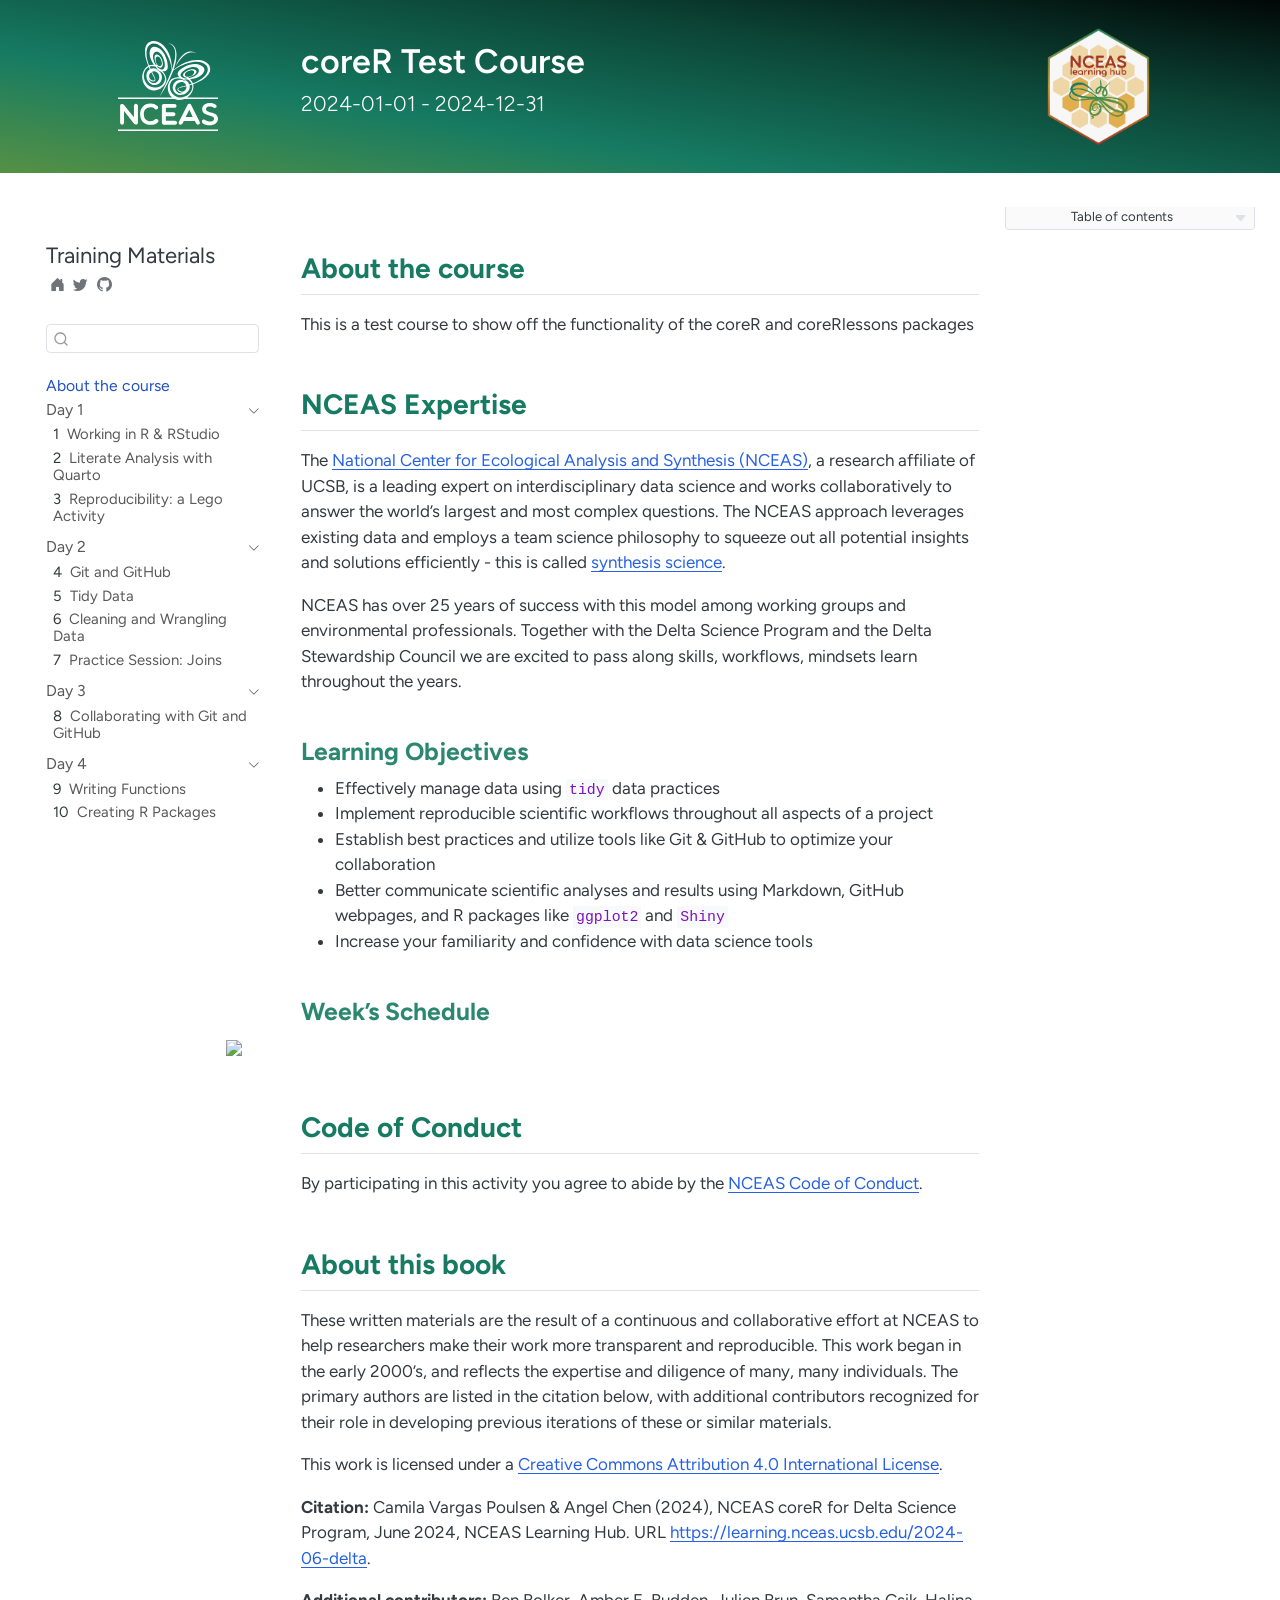
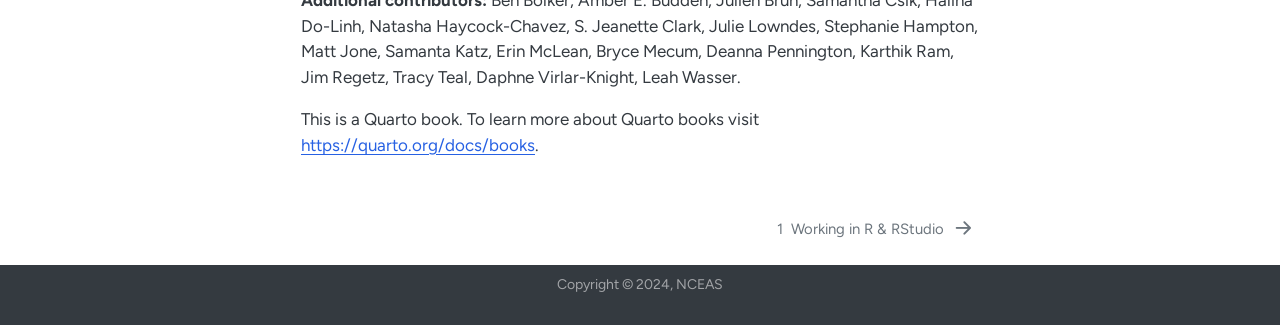
==== commit 51a9bfa0: "dropped hex from index.qmd" ====
--- a/docs/index.html
+++ b/docs/index.html
@@ -286,11 +286,7 @@
 <!-- # Preface {.unnumbered} -->
 
 <div class="no-row-height column-margin column-container"><div class="">
-<div class="quarto-figure quarto-figure-center">
-<figure class="figure">
-<p><img src="cover.png" class="img-fluid quarto-figure quarto-figure-center figure-img" style="width:80.0%"></p>
-</figure>
-</div>
+<!-- ![](cover.png){width="80%" fig-align="center"} -->
 <!-- ![](images/delta/delta-logo.png){width="80%" fig-align="center"} -->
 </div></div><section id="about-the-course" class="level2 unnumbered">
 <h2 class="unnumbered anchored" data-anchor-id="about-the-course">About the course</h2>
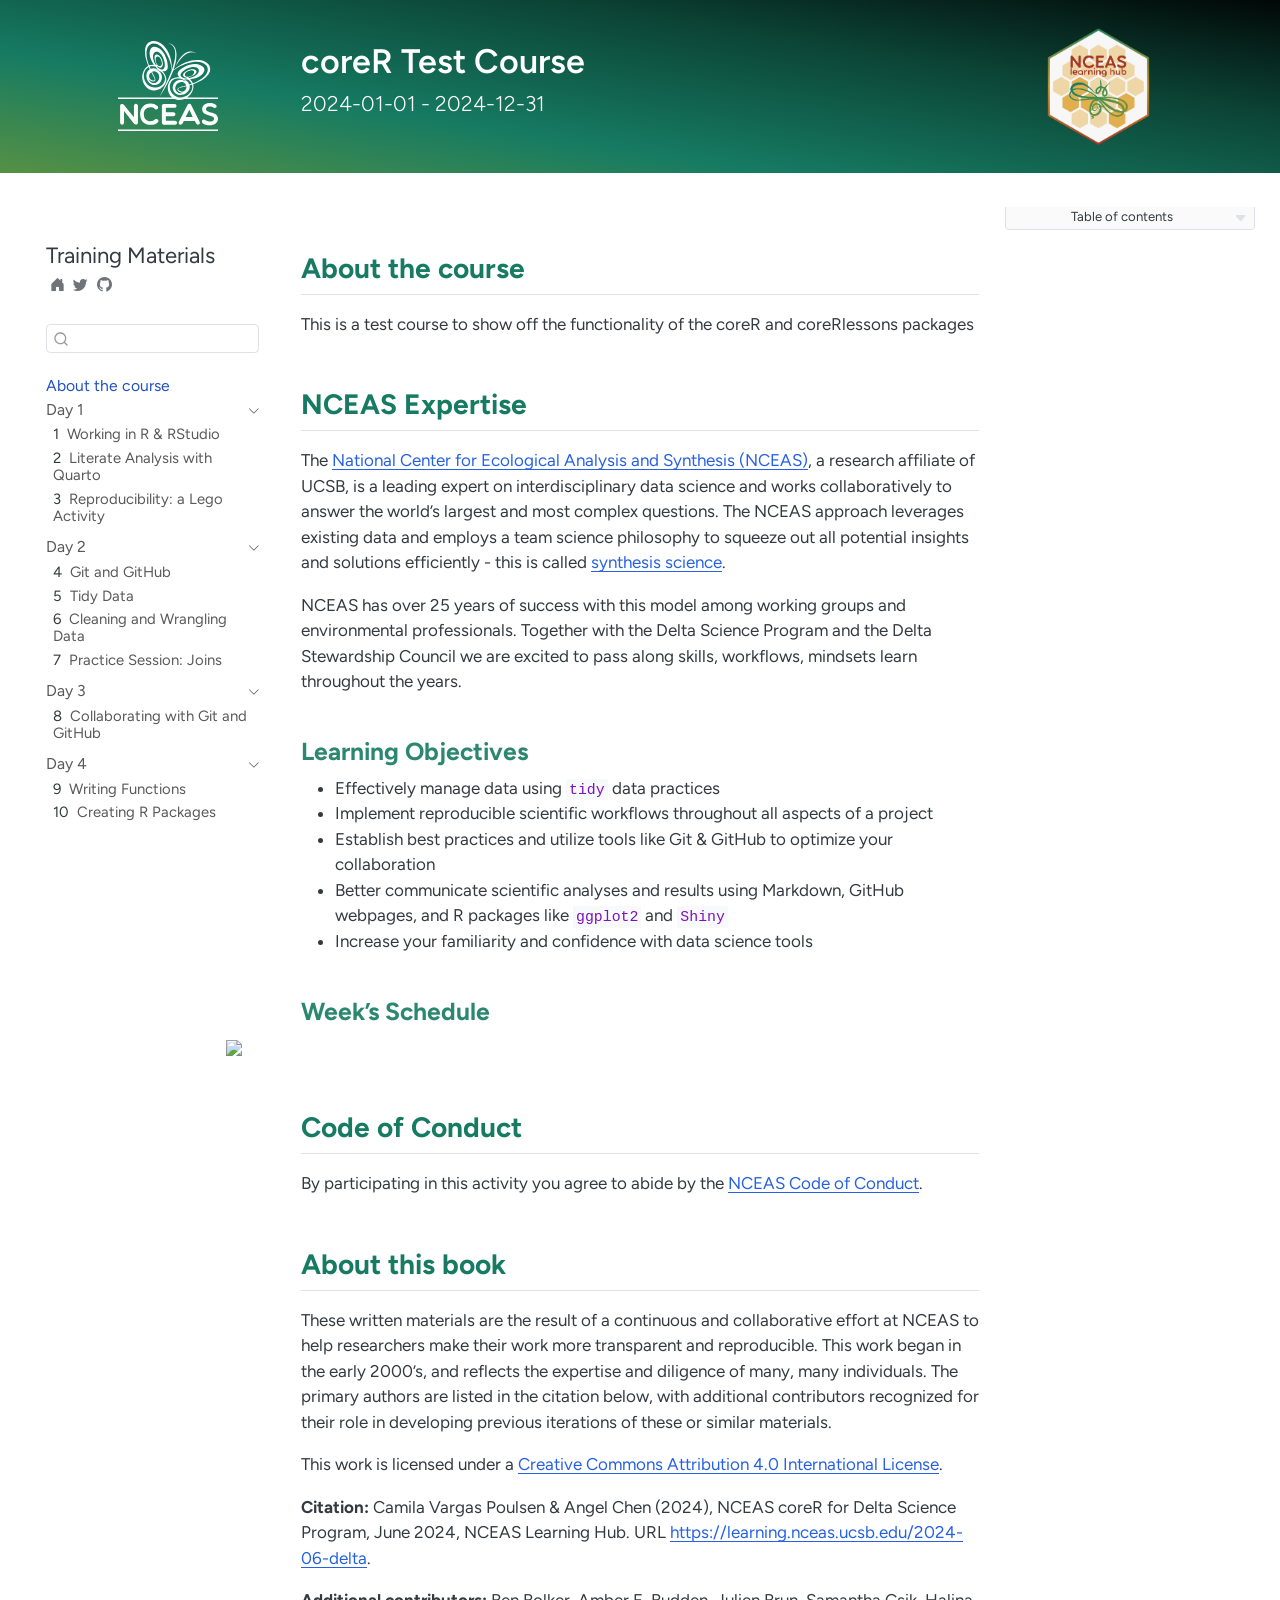
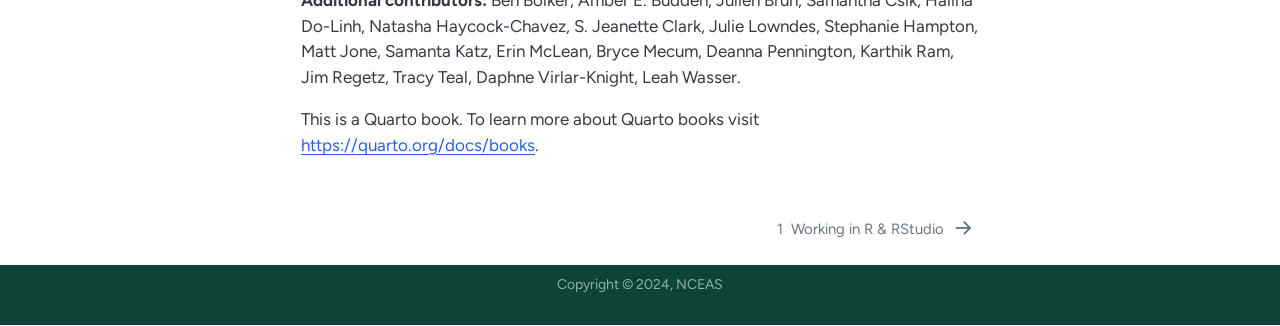
==== commit e2e972b4: "updated footer a bit, re-added the favicon, cleaned up the header in quarto.yml and css" ====
--- a/docs/index.html
+++ b/docs/index.html
@@ -31,6 +31,7 @@
 <script src="site_libs/quarto-search/quarto-search.js"></script>
 <meta name="quarto:offset" content="./">
 <link href="./s01_r_programming_introduction.html" rel="next">
+<link href="./cover.png" rel="icon" type="image/png">
 <script src="site_libs/quarto-html/quarto.js"></script>
 <script src="site_libs/quarto-html/popper.min.js"></script>
 <script src="site_libs/quarto-html/tippy.umd.min.js"></script>
@@ -69,19 +70,8 @@
 }</script>
 <style>
 
-      .quarto-title-block .quarto-title-banner h1,
-      .quarto-title-block .quarto-title-banner h2,
-      .quarto-title-block .quarto-title-banner h3,
-      .quarto-title-block .quarto-title-banner h4,
-      .quarto-title-block .quarto-title-banner h5,
-      .quarto-title-block .quarto-title-banner h6
-      {
-        color: white;
-      }
-
       .quarto-title-block .quarto-title-banner {
-        color: white;
-background: #0b5f4acc;
+        background: blue;
       }
 </style>
 
--- a/docs/style.css
+++ b/docs/style.css
@@ -1,12 +1,21 @@
 /* NCEAS Learning Hub site uses Avenir... some free options on Google Fonts:
    Sen, Figtree, Manrope, Montserrat
 */
+
 @import url('https://fonts.googleapis.com/css2?family=Figtree:ital,wght@0,300..900;1,300..900&display=swap');
+
+
+.quarto-title-block .title, .subtitle  {
+  /* in elements with quarto-title-block class, change color for classes title and subtitle */
+  color: white;
+}
 
 .quarto-title-block .quarto-title-banner {
   /* multiple background images - first (NCEAS logo) on top, then hex, then
      linear gradient underneath */
-  background-image: url(logo-nceas.svg), url(cover.png), linear-gradient(to top right, #5C9341, #167B62, #0C4537, black);
+  background-image: url(logo-nceas.svg),
+                    url(cover.png),
+                    linear-gradient(to top right, #5C9341, #167B62, #0C4537, black);
   /* Then the options apply to each image in turn.  The last (100% 200px) sets
      both the width (100%) and height (200px) of the gradient to fit the block */
   background-size: 100px, 130px, 100% 200px;
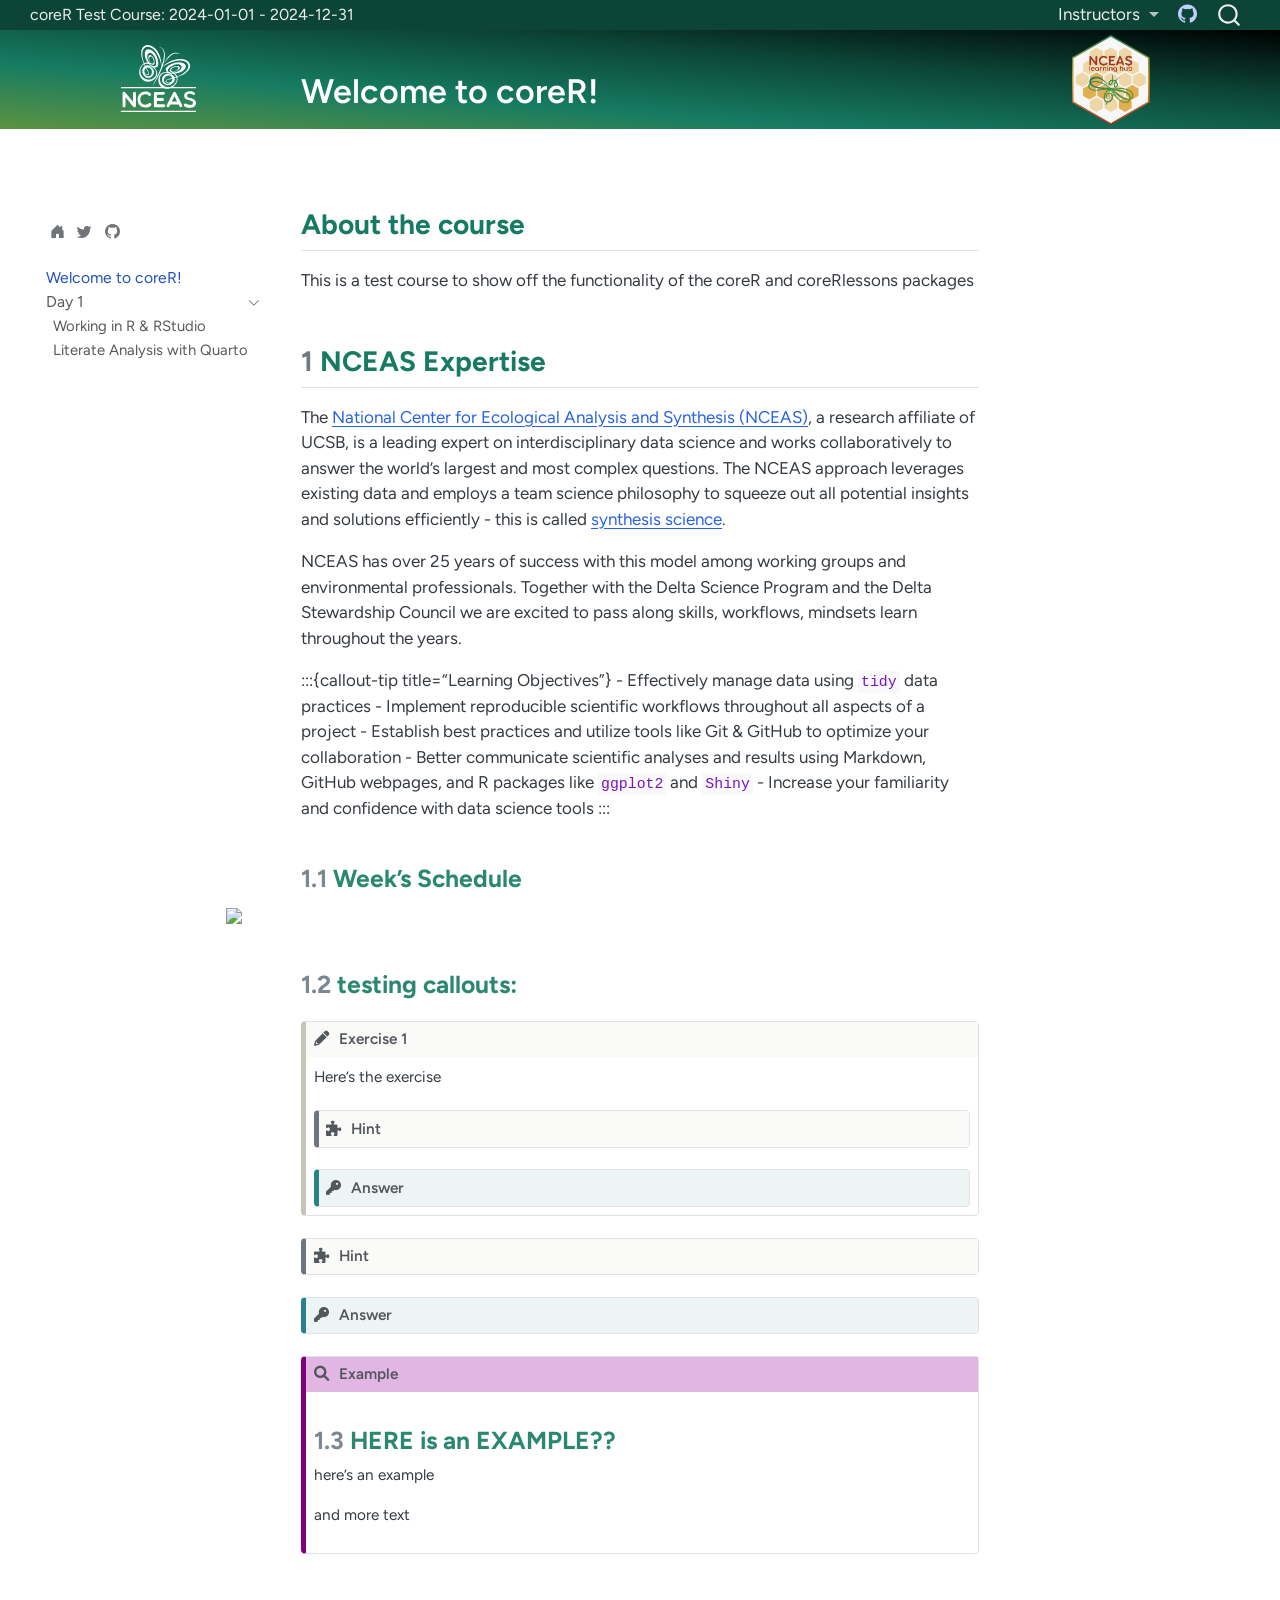
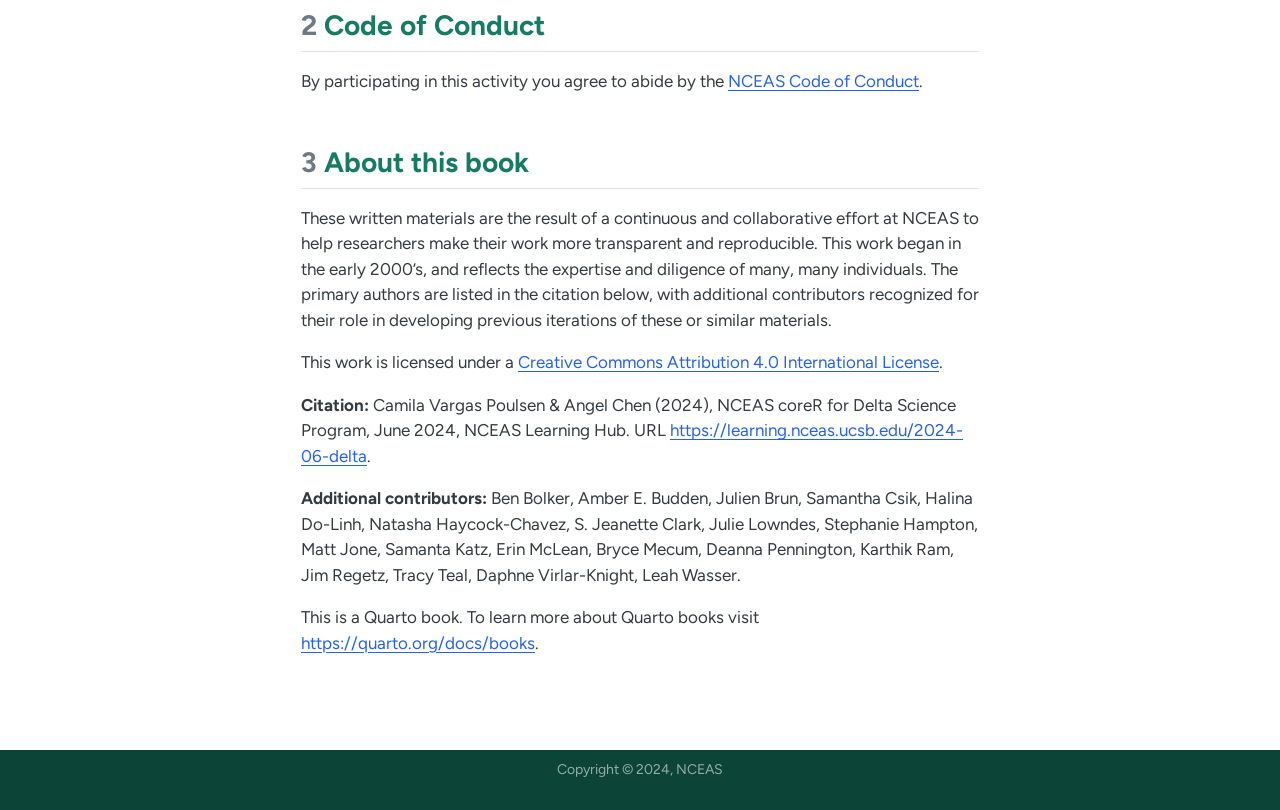
==== commit 6f76fb7e: "feat: website version looks pretty good; custom callouts working" ====
--- a/docs/index.html
+++ b/docs/index.html
@@ -7,7 +7,7 @@
 <meta name="viewport" content="width=device-width, initial-scale=1.0, user-scalable=yes">
 
 
-<title>coreR Test Course</title>
+<title>Welcome to coreR! – coreR Test Course: 2024-01-01 - 2024-12-31</title>
 <style>
 code{white-space: pre-wrap;}
 span.smallcaps{font-variant: small-caps;}
@@ -30,7 +30,6 @@
 <script src="site_libs/quarto-search/fuse.min.js"></script>
 <script src="site_libs/quarto-search/quarto-search.js"></script>
 <meta name="quarto:offset" content="./">
-<link href="./s01_r_programming_introduction.html" rel="next">
 <link href="./cover.png" rel="icon" type="image/png">
 <script src="site_libs/quarto-html/quarto.js"></script>
 <script src="site_libs/quarto-html/popper.min.js"></script>
@@ -42,11 +41,11 @@
 <link href="site_libs/bootstrap/bootstrap-icons.css" rel="stylesheet">
 <link href="site_libs/bootstrap/bootstrap.min.css" rel="stylesheet" id="quarto-bootstrap" data-mode="light">
 <script id="quarto-search-options" type="application/json">{
-  "location": "sidebar",
+  "location": "navbar",
   "copy-button": false,
   "collapse-after": 3,
-  "panel-placement": "start",
-  "type": "textbox",
+  "panel-placement": "end",
+  "type": "overlay",
   "limit": 50,
   "keyboard-shortcut": [
     "f",
@@ -76,21 +75,56 @@
 </style>
 
 
-<link rel="stylesheet" href="style.css">
+<link rel="stylesheet" href="lh-style.css">
 </head>
 
-<body class="nav-sidebar floating slimcontent">
+<body class="nav-sidebar floating nav-fixed slimcontent">
 
 <div id="quarto-search-results"></div>
   <header id="quarto-header" class="headroom fixed-top quarto-banner">
+    <nav class="navbar navbar-expand-lg " data-bs-theme="dark">
+      <div class="navbar-container container-fluid">
+      <div class="navbar-brand-container mx-auto">
+    <a class="navbar-brand" href="./index.html">
+    <span class="navbar-title">coreR Test Course: 2024-01-01 - 2024-12-31</span>
+    </a>
+  </div>
+            <div id="quarto-search" class="" title="Search"></div>
+          <button class="navbar-toggler" type="button" data-bs-toggle="collapse" data-bs-target="#navbarCollapse" aria-controls="navbarCollapse" role="menu" aria-expanded="false" aria-label="Toggle navigation" onclick="if (window.quartoToggleHeadroom) { window.quartoToggleHeadroom(); }">
+  <span class="navbar-toggler-icon"></span>
+</button>
+          <div class="collapse navbar-collapse" id="navbarCollapse">
+            <ul class="navbar-nav navbar-nav-scroll ms-auto">
+  <li class="nav-item dropdown ">
+    <a class="nav-link dropdown-toggle" href="#" id="nav-menu-instructors" role="link" data-bs-toggle="dropdown" aria-expanded="false">
+ <span class="menu-text">Instructors</span>
+    </a>
+    <ul class="dropdown-menu dropdown-menu-end" aria-labelledby="nav-menu-instructors">    
+        <li>
+    <a class="dropdown-item" href="https://www.oharascience.com/">
+ <span class="dropdown-text">Casey O’Hara</span></a>
+  </li>  
+    </ul>
+  </li>
+  <li class="nav-item compact">
+    <a class="nav-link active" href="https://github.com/nceas-learning-hub/coreR_test" aria-current="page"> <i class="bi bi-github" role="img" aria-label="GitHub">
+</i> 
+<span class="menu-text"></span></a>
+  </li>  
+</ul>
+          </div> <!-- /navcollapse -->
+            <div class="quarto-navbar-tools">
+</div>
+      </div> <!-- /container-fluid -->
+    </nav>
   <nav class="quarto-secondary-nav">
     <div class="container-fluid d-flex">
       <button type="button" class="quarto-btn-toggle btn" data-bs-toggle="collapse" role="button" data-bs-target=".quarto-sidebar-collapse-item" aria-controls="quarto-sidebar" aria-expanded="false" aria-label="Toggle sidebar navigation" onclick="if (window.quartoToggleHeadroom) { window.quartoToggleHeadroom(); }">
         <i class="bi bi-layout-text-sidebar-reverse"></i>
       </button>
-        <nav class="quarto-page-breadcrumbs" aria-label="breadcrumb"><ol class="breadcrumb"><li class="breadcrumb-item"><a href="./index.html">About the course</a></li></ol></nav>
-        <a class="flex-grow-1" role="navigation" data-bs-toggle="collapse" data-bs-target=".quarto-sidebar-collapse-item" aria-controls="quarto-sidebar" aria-expanded="false" aria-label="Toggle sidebar navigation" onclick="if (window.quartoToggleHeadroom) { window.quartoToggleHeadroom(); }">      
-        </a>
+        <a class="flex-grow-1 no-decor" role="navigation" data-bs-toggle="collapse" data-bs-target=".quarto-sidebar-collapse-item" aria-controls="quarto-sidebar" aria-expanded="false" aria-label="Toggle sidebar navigation" onclick="if (window.quartoToggleHeadroom) { window.quartoToggleHeadroom(); }">      
+          <h1 class="quarto-secondary-nav-title">Welcome to coreR!</h1>
+        </a>     
       <button type="button" class="btn quarto-search-button" aria-label="Search" onclick="window.quartoOpenSearch();">
         <i class="bi bi-search"></i>
       </button>
@@ -101,8 +135,7 @@
 <header id="title-block-header" class="quarto-title-block default page-columns page-full">
   <div class="quarto-title-banner page-columns page-full">
     <div class="quarto-title column-body">
-      <h1 class="title">coreR Test Course</h1>
-            <p class="subtitle lead">2024-01-01 - 2024-12-31</p>
+      <h1 class="title d-none d-lg-block">Welcome to coreR!</h1>
                       </div>
   </div>
     
@@ -115,30 +148,25 @@
     </div>
     
   
-  </header><div id="quarto-content" class="quarto-container page-columns page-rows-contents page-layout-article">
+  </header><div id="quarto-content" class="quarto-container page-columns page-rows-contents page-layout-article page-navbar">
 <!-- sidebar -->
   <nav id="quarto-sidebar" class="sidebar collapse collapse-horizontal quarto-sidebar-collapse-item sidebar-navigation floating overflow-auto">
-    <div class="pt-lg-2 mt-2 text-left sidebar-header">
-    <div class="sidebar-title mb-0 py-0">
-      <a href="./">Training Materials</a> 
-        <div class="sidebar-tools-main tools-wide">
-    <a href="https://www.nceas.ucsb.edu/learning-hub" title="" class="quarto-navigation-tool px-1" aria-label=""><i class="bi bi-house-door-fill"></i></a>
-    <a href="https://twitter.com/ucsb_nceas" title="" class="quarto-navigation-tool px-1" aria-label=""><i class="bi bi-twitter"></i></a>
-    <a href="https://github.com/nceas-learning-hub/coreR_test" title="" class="quarto-navigation-tool px-1" aria-label=""><i class="bi bi-github"></i></a>
-</div>
-    </div>
-      </div>
         <div class="mt-2 flex-shrink-0 align-items-center">
         <div class="sidebar-search">
         <div id="quarto-search" class="" title="Search"></div>
         </div>
         </div>
+        <div class="sidebar-tools-collapse tools-wide">
+    <a href="https://www.nceas.ucsb.edu/learning-hub" title="" class="quarto-navigation-tool px-1" aria-label=""><i class="bi bi-house-door-fill"></i></a>
+    <a href="https://twitter.com/ucsb_nceas" title="" class="quarto-navigation-tool px-1" aria-label=""><i class="bi bi-twitter"></i></a>
+    <a href="https://github.com/nceas-learning-hub/coreR_test" title="" class="quarto-navigation-tool px-1" aria-label=""><i class="bi bi-github"></i></a>
+</div>
     <div class="sidebar-menu-container"> 
     <ul class="list-unstyled mt-1">
         <li class="sidebar-item">
   <div class="sidebar-item-container"> 
   <a href="./index.html" class="sidebar-item-text sidebar-link active">
- <span class="menu-text">About the course</span></a>
+ <span class="menu-text">Welcome to coreR!</span></a>
   </div>
 </li>
         <li class="sidebar-item sidebar-item-section">
@@ -153,94 +181,13 @@
           <li class="sidebar-item">
   <div class="sidebar-item-container"> 
   <a href="./s01_r_programming_introduction.html" class="sidebar-item-text sidebar-link">
- <span class="menu-text"><span class="chapter-number">1</span>&nbsp; <span class="chapter-title">Working in R &amp; RStudio</span></span></a>
+ <span class="menu-text">Working in R &amp; RStudio</span></a>
   </div>
 </li>
           <li class="sidebar-item">
   <div class="sidebar-item-container"> 
   <a href="./s02_r_quarto_literate_analysis.html" class="sidebar-item-text sidebar-link">
- <span class="menu-text"><span class="chapter-number">2</span>&nbsp; <span class="chapter-title">Literate Analysis with Quarto</span></span></a>
-  </div>
-</li>
-          <li class="sidebar-item">
-  <div class="sidebar-item-container"> 
-  <a href="./s03_activity_reproducibility_lego.html" class="sidebar-item-text sidebar-link">
- <span class="menu-text"><span class="chapter-number">3</span>&nbsp; <span class="chapter-title">Reproducibility: a Lego Activity</span></span></a>
-  </div>
-</li>
-      </ul>
-  </li>
-        <li class="sidebar-item sidebar-item-section">
-      <div class="sidebar-item-container"> 
-            <a class="sidebar-item-text sidebar-link text-start" data-bs-toggle="collapse" data-bs-target="#quarto-sidebar-section-2" role="navigation" aria-expanded="true">
- <span class="menu-text">Day 2</span></a>
-          <a class="sidebar-item-toggle text-start" data-bs-toggle="collapse" data-bs-target="#quarto-sidebar-section-2" role="navigation" aria-expanded="true" aria-label="Toggle section">
-            <i class="bi bi-chevron-right ms-2"></i>
-          </a> 
-      </div>
-      <ul id="quarto-sidebar-section-2" class="collapse list-unstyled sidebar-section depth1 show">  
-          <li class="sidebar-item">
-  <div class="sidebar-item-container"> 
-  <a href="./s04_github_introduction.html" class="sidebar-item-text sidebar-link">
- <span class="menu-text"><span class="chapter-number">4</span>&nbsp; <span class="chapter-title">Git and GitHub</span></span></a>
-  </div>
-</li>
-          <li class="sidebar-item">
-  <div class="sidebar-item-container"> 
-  <a href="./s05_lecture_tidy_data.html" class="sidebar-item-text sidebar-link">
- <span class="menu-text"><span class="chapter-number">5</span>&nbsp; <span class="chapter-title">Tidy Data</span></span></a>
-  </div>
-</li>
-          <li class="sidebar-item">
-  <div class="sidebar-item-container"> 
-  <a href="./s06_r_tidyverse_clean_wrangle.html" class="sidebar-item-text sidebar-link">
- <span class="menu-text"><span class="chapter-number">6</span>&nbsp; <span class="chapter-title">Cleaning and Wrangling Data</span></span></a>
-  </div>
-</li>
-          <li class="sidebar-item">
-  <div class="sidebar-item-container"> 
-  <a href="./s07_r_practice_tidy_data_joins.html" class="sidebar-item-text sidebar-link">
- <span class="menu-text"><span class="chapter-number">7</span>&nbsp; <span class="chapter-title">Practice Session: Joins</span></span></a>
-  </div>
-</li>
-      </ul>
-  </li>
-        <li class="sidebar-item sidebar-item-section">
-      <div class="sidebar-item-container"> 
-            <a class="sidebar-item-text sidebar-link text-start" data-bs-toggle="collapse" data-bs-target="#quarto-sidebar-section-3" role="navigation" aria-expanded="true">
- <span class="menu-text">Day 3</span></a>
-          <a class="sidebar-item-toggle text-start" data-bs-toggle="collapse" data-bs-target="#quarto-sidebar-section-3" role="navigation" aria-expanded="true" aria-label="Toggle section">
-            <i class="bi bi-chevron-right ms-2"></i>
-          </a> 
-      </div>
-      <ul id="quarto-sidebar-section-3" class="collapse list-unstyled sidebar-section depth1 show">  
-          <li class="sidebar-item">
-  <div class="sidebar-item-container"> 
-  <a href="./s08_github_collaboration.html" class="sidebar-item-text sidebar-link">
- <span class="menu-text"><span class="chapter-number">8</span>&nbsp; <span class="chapter-title">Collaborating with Git and GitHub</span></span></a>
-  </div>
-</li>
-      </ul>
-  </li>
-        <li class="sidebar-item sidebar-item-section">
-      <div class="sidebar-item-container"> 
-            <a class="sidebar-item-text sidebar-link text-start" data-bs-toggle="collapse" data-bs-target="#quarto-sidebar-section-4" role="navigation" aria-expanded="true">
- <span class="menu-text">Day 4</span></a>
-          <a class="sidebar-item-toggle text-start" data-bs-toggle="collapse" data-bs-target="#quarto-sidebar-section-4" role="navigation" aria-expanded="true" aria-label="Toggle section">
-            <i class="bi bi-chevron-right ms-2"></i>
-          </a> 
-      </div>
-      <ul id="quarto-sidebar-section-4" class="collapse list-unstyled sidebar-section depth1 show">  
-          <li class="sidebar-item">
-  <div class="sidebar-item-container"> 
-  <a href="./s09_r_functions.html" class="sidebar-item-text sidebar-link">
- <span class="menu-text"><span class="chapter-number">9</span>&nbsp; <span class="chapter-title">Writing Functions</span></span></a>
-  </div>
-</li>
-          <li class="sidebar-item">
-  <div class="sidebar-item-container"> 
-  <a href="./s10_r_packages.html" class="sidebar-item-text sidebar-link">
- <span class="menu-text"><span class="chapter-number">10</span>&nbsp; <span class="chapter-title">Creating R Packages</span></span></a>
+ <span class="menu-text">Literate Analysis with Quarto</span></a>
   </div>
 </li>
       </ul>
@@ -250,21 +197,7 @@
 </nav>
 <div id="quarto-sidebar-glass" class="quarto-sidebar-collapse-item" data-bs-toggle="collapse" data-bs-target=".quarto-sidebar-collapse-item"></div>
 <!-- margin-sidebar -->
-    <div id="quarto-margin-sidebar" class="sidebar margin-sidebar">
-        <nav id="TOC" role="doc-toc" class="toc-active">
-    <h2 id="toc-title">Table of contents</h2>
-   
-  <ul>
-  <li><a href="#about-the-course" id="toc-about-the-course" class="nav-link active" data-scroll-target="#about-the-course">About the course</a></li>
-  <li><a href="#nceas-expertise" id="toc-nceas-expertise" class="nav-link" data-scroll-target="#nceas-expertise">NCEAS Expertise</a>
-  <ul class="collapse">
-  <li><a href="#learning-objectives" id="toc-learning-objectives" class="nav-link" data-scroll-target="#learning-objectives">Learning Objectives</a></li>
-  <li><a href="#weeks-schedule" id="toc-weeks-schedule" class="nav-link" data-scroll-target="#weeks-schedule">Week’s Schedule</a></li>
-  </ul></li>
-  <li><a href="#code-of-conduct" id="toc-code-of-conduct" class="nav-link" data-scroll-target="#code-of-conduct">Code of Conduct</a></li>
-  <li><a href="#about-this-book" id="toc-about-this-book" class="nav-link" data-scroll-target="#about-this-book">About this book</a></li>
-  </ul>
-</nav>
+    <div id="quarto-margin-sidebar" class="sidebar margin-sidebar zindex-bottom">
     </div>
 <!-- main -->
 <main class="content quarto-banner-title-block page-columns page-full" id="quarto-document-content">
@@ -282,34 +215,138 @@
 <h2 class="unnumbered anchored" data-anchor-id="about-the-course">About the course</h2>
 <p>This is a test course to show off the functionality of the coreR and coreRlessons packages <!-- As part of a collaboration between NCEAS and the Delta Science Program, this course has been adapted from [NCEAS coreR course](https://www.nceas.ucsb.edu/learning-hub/core-r), an in-person immersion in R programming for environmental data science. Researchers will gain experience with essential data science tools and best practices to increase their capacity as collaborators, reproducible coders, and open scientists. --></p>
 </section>
-<section id="nceas-expertise" class="level2 page-columns page-full">
-<h2 class="anchored" data-anchor-id="nceas-expertise">NCEAS Expertise</h2>
+<section id="nceas-expertise" class="level2 page-columns page-full" data-number="1">
+<h2 data-number="1" class="anchored" data-anchor-id="nceas-expertise"><span class="header-section-number">1</span> NCEAS Expertise</h2>
 <p>The <a href="https://www.nceas.ucsb.edu/">National Center for Ecological Analysis and Synthesis (NCEAS)</a>, a research affiliate of UCSB, is a leading expert on interdisciplinary data science and works collaboratively to answer the world’s largest and most complex questions. The NCEAS approach leverages existing data and employs a team science philosophy to squeeze out all potential insights and solutions efficiently - this is called <a href="https://www.nceas.ucsb.edu/our-approach">synthesis science</a>.</p>
 <p>NCEAS has over 25 years of success with this model among working groups and environmental professionals. Together with the Delta Science Program and the Delta Stewardship Council we are excited to pass along skills, workflows, mindsets learn throughout the years.</p>
 <!-- *June 10 - 13, 2024* -->
-<section id="learning-objectives" class="level3">
-<h3 class="anchored" data-anchor-id="learning-objectives">Learning Objectives</h3>
-<ul>
-<li>Effectively manage data using <code>tidy</code> data practices</li>
-<li>Implement reproducible scientific workflows throughout all aspects of a project</li>
-<li>Establish best practices and utilize tools like Git &amp; GitHub to optimize your collaboration</li>
-<li>Better communicate scientific analyses and results using Markdown, GitHub webpages, and R packages like <code>ggplot2</code> and <code>Shiny</code></li>
-<li>Increase your familiarity and confidence with data science tools</li>
-</ul>
-</section>
-<section id="weeks-schedule" class="level3 page-columns page-full">
-<h3 class="anchored" data-anchor-id="weeks-schedule">Week’s Schedule</h3>
+<p>:::{callout-tip title=“Learning Objectives”} - Effectively manage data using <code>tidy</code> data practices - Implement reproducible scientific workflows throughout all aspects of a project - Establish best practices and utilize tools like Git &amp; GitHub to optimize your collaboration - Better communicate scientific analyses and results using Markdown, GitHub webpages, and R packages like <code>ggplot2</code> and <code>Shiny</code> - Increase your familiarity and confidence with data science tools :::</p>
+<section id="weeks-schedule" class="level3 page-columns page-full" data-number="1.1">
+<h3 data-number="1.1" class="anchored" data-anchor-id="weeks-schedule"><span class="header-section-number">1.1</span> Week’s Schedule</h3>
 <div class="column-body-outset">
 <p><img src="images/schedule.png" class="img-fluid"></p>
 </div>
 </section>
+<section id="testing-callouts" class="level3" data-number="1.2">
+<h3 data-number="1.2" class="anchored" data-anchor-id="testing-callouts"><span class="header-section-number">1.2</span> testing callouts:</h3>
+<div class="callout callout-style-default callout-exercise no-icon callout-titled">
+<div class="callout-header d-flex align-content-center" data-bs-toggle="collapse" data-bs-target=".callout-3-contents" aria-controls="callout-3" aria-expanded="true" aria-label="Toggle callout">
+<div class="callout-icon-container">
+<i class="callout-icon no-icon"></i>
+</div>
+<div class="callout-title-container flex-fill">
+Exercise 1
+</div>
+<div class="callout-btn-toggle d-inline-block border-0 py-1 ps-1 pe-0 float-end"><i class="callout-toggle"></i></div>
+</div>
+<div id="callout-3" class="callout-3-contents callout-collapse collapse show">
+<div class="callout-body-container callout-body">
+<div class="callout-exercise">
+<p>Here’s the exercise</p>
+<div class="callout callout-style-default callout-hint no-icon callout-titled">
+<div class="callout-header d-flex align-content-center" data-bs-toggle="collapse" data-bs-target=".callout-1-contents" aria-controls="callout-1" aria-expanded="false" aria-label="Toggle callout">
+<div class="callout-icon-container">
+<i class="callout-icon no-icon"></i>
+</div>
+<div class="callout-title-container flex-fill">
+Hint
+</div>
+<div class="callout-btn-toggle d-inline-block border-0 py-1 ps-1 pe-0 float-end"><i class="callout-toggle"></i></div>
+</div>
+<div id="callout-1" class="callout-1-contents callout-collapse collapse">
+<div class="callout-body-container callout-body">
+<div class="callout-hint">
+<p>here’s the hint!</p>
+</div>
+</div>
+</div>
+</div>
+<div class="callout callout-style-default callout-answer no-icon callout-titled">
+<div class="callout-header d-flex align-content-center" data-bs-toggle="collapse" data-bs-target=".callout-2-contents" aria-controls="callout-2" aria-expanded="false" aria-label="Toggle callout">
+<div class="callout-icon-container">
+<i class="callout-icon no-icon"></i>
+</div>
+<div class="callout-title-container flex-fill">
+Answer
+</div>
+<div class="callout-btn-toggle d-inline-block border-0 py-1 ps-1 pe-0 float-end"><i class="callout-toggle"></i></div>
+</div>
+<div id="callout-2" class="callout-2-contents callout-collapse collapse">
+<div class="callout-body-container callout-body">
+<div class="callout-answer">
+<p>here’s the nested answer</p>
+</div>
+</div>
+</div>
+</div>
+</div>
+</div>
+</div>
+</div>
+<div class="callout callout-style-default callout-hint no-icon callout-titled">
+<div class="callout-header d-flex align-content-center" data-bs-toggle="collapse" data-bs-target=".callout-4-contents" aria-controls="callout-4" aria-expanded="false" aria-label="Toggle callout">
+<div class="callout-icon-container">
+<i class="callout-icon no-icon"></i>
+</div>
+<div class="callout-title-container flex-fill">
+Hint
+</div>
+<div class="callout-btn-toggle d-inline-block border-0 py-1 ps-1 pe-0 float-end"><i class="callout-toggle"></i></div>
+</div>
+<div id="callout-4" class="callout-4-contents callout-collapse collapse">
+<div class="callout-body-container callout-body">
+<div class="callout-hint">
+<p>here’s the hint, not nested or collapsed</p>
+</div>
+</div>
+</div>
+</div>
+<div class="callout callout-style-default callout-answer no-icon callout-titled">
+<div class="callout-header d-flex align-content-center" data-bs-toggle="collapse" data-bs-target=".callout-5-contents" aria-controls="callout-5" aria-expanded="false" aria-label="Toggle callout">
+<div class="callout-icon-container">
+<i class="callout-icon no-icon"></i>
+</div>
+<div class="callout-title-container flex-fill">
+Answer
+</div>
+<div class="callout-btn-toggle d-inline-block border-0 py-1 ps-1 pe-0 float-end"><i class="callout-toggle"></i></div>
+</div>
+<div id="callout-5" class="callout-5-contents callout-collapse collapse">
+<div class="callout-body-container callout-body">
+<div class="callout-answer">
+<p>here’s the non-nested answer</p>
+</div>
+</div>
+</div>
+</div>
+<div class="callout callout-style-default callout-example no-icon callout-titled">
+<div class="callout-header d-flex align-content-center" data-bs-toggle="collapse" data-bs-target=".callout-6-contents" aria-controls="callout-6" aria-expanded="true" aria-label="Toggle callout">
+<div class="callout-icon-container">
+<i class="callout-icon no-icon"></i>
+</div>
+<div class="callout-title-container flex-fill">
+Example
+</div>
+<div class="callout-btn-toggle d-inline-block border-0 py-1 ps-1 pe-0 float-end"><i class="callout-toggle"></i></div>
+</div>
+<div id="callout-6" class="callout-6-contents callout-collapse collapse show">
+<div class="callout-body-container callout-body">
+<section id="here-is-an-example" class="level3 callout-example" title="HERE is an EXAMPLE!" data-collapse="true" data-number="1.3">
+<h3 data-number="1.3" class="anchored" data-anchor-id="here-is-an-example"><span class="header-section-number">1.3</span> HERE is an EXAMPLE??</h3>
+<p>here’s an example</p>
+<p>and more text</p>
 </section>
-<section id="code-of-conduct" class="level2">
-<h2 class="anchored" data-anchor-id="code-of-conduct">Code of Conduct</h2>
+</div>
+</div>
+</div>
+</section>
+</section>
+<section id="code-of-conduct" class="level2" data-number="2">
+<h2 data-number="2" class="anchored" data-anchor-id="code-of-conduct"><span class="header-section-number">2</span> Code of Conduct</h2>
 <p>By participating in this activity you agree to abide by the <a href="https://www.nceas.ucsb.edu/sites/default/files/2021-11/NCEAS_Code-of-Conduct_Nov2021_0.pdf">NCEAS Code of Conduct</a>.</p>
 </section>
-<section id="about-this-book" class="level2">
-<h2 class="anchored" data-anchor-id="about-this-book">About this book</h2>
+<section id="about-this-book" class="level2" data-number="3">
+<h2 data-number="3" class="anchored" data-anchor-id="about-this-book"><span class="header-section-number">3</span> About this book</h2>
 <p>These written materials are the result of a continuous and collaborative effort at NCEAS to help researchers make their work more transparent and reproducible. This work began in the early 2000’s, and reflects the expertise and diligence of many, many individuals. The primary authors are listed in the citation below, with additional contributors recognized for their role in developing previous iterations of these or similar materials.</p>
 <p>This work is licensed under a <a href="http://creativecommons.org/licenses/by/4.0/">Creative Commons Attribution 4.0 International License</a>.</p>
 <p><strong>Citation:</strong> Camila Vargas Poulsen &amp; Angel Chen (2024), NCEAS coreR for Delta Science Program, June 2024, NCEAS Learning Hub. URL <a href="https://learning.nceas.ucsb.edu/2024-06-delta" class="uri">https://learning.nceas.ucsb.edu/2024-06-delta</a>.</p>
@@ -740,15 +777,6 @@
   }
 });
 </script>
-<nav class="page-navigation">
-  <div class="nav-page nav-page-previous">
-  </div>
-  <div class="nav-page nav-page-next">
-      <a href="./s01_r_programming_introduction.html" class="pagination-link" aria-label="Working in R &amp; RStudio">
-        <span class="nav-page-text"><span class="chapter-number">1</span>&nbsp; <span class="chapter-title">Working in R &amp; RStudio</span></span> <i class="bi bi-arrow-right-short"></i>
-      </a>
-  </div>
-</nav>
 </div> <!-- /content -->
 <footer class="footer">
   <div class="nav-footer">
--- a/docs/lh-style.css
+++ b/docs/lh-style.css
@@ -0,0 +1,94 @@
+/* NCEAS Learning Hub site uses Avenir... some free options on Google Fonts:
+// Sen, Figtree, Manrope, Montserrat */
+
+@import url('https://fonts.googleapis.com/css2?family=Figtree:ital,wght@0,300..900;1,300..900&display=swap');
+
+.navbar { /* what do I need to target here? */
+  height: 30px;
+  background-color: #0C4537;
+}
+.navbar-brand { /* Just the course name - not other nav elements */
+  font-size: 16px;
+}
+
+.quarto-title-block .title, .subtitle {
+  /* in elements with quarto-title-block class, change color for classes
+  // title and subtitle */
+  color: white;
+}
+
+.quarto-title-block .quarto-title-banner {
+  /* multiple background images - first (NCEAS logo) on top, then hex, then
+  // linear gradient underneath */
+  background-image: url(logo-nceas.svg),
+                    url(cover.png),
+                    linear-gradient(to top right, #5C9341, #167B62, #0C4537, #000000);
+  /* Then the options apply to each image in turn.  The last (100% 200px) sets
+  // both the width (100%) and height (200px) of the gradient to fit the block */
+  background-size: 75px, 100px, 100% 100px;
+  background-position: 10%, 90%, left;
+  background-repeat: no-repeat, no-repeat;
+  background-origin: content-box;
+  height: 100px;
+}
+
+body {
+  font-family: Figtree, serif;
+  font-weight: 400;
+}
+
+h1, h2, h3 {
+  font-family: Figtree, serif;
+  font-weight: 700;
+  color: #167b62;
+}
+
+p.caption {
+  color: #777;
+  margin-top: 10px;
+}
+p code {
+  white-space: inherit;
+}
+pre {
+  word-break: normal;
+  word-wrap: normal;
+}
+pre code {
+  white-space: inherit;
+}
+.exercise {
+  background-color: #a6bddb;
+  padding: 1em;
+}
+.setup {
+  background-color: #bae4bc;
+  padding: 1em;
+}
+.aside {
+  background-color: #bfbdbd;
+  padding: 1em;
+}
+
+.slide-deck{
+  border: 3px solid #dee2e6;
+    border-top-color: rgb(222, 226, 230);
+    border-top-style: solid;
+    border-top-width: 3px;
+    border-right-color: rgb(222, 226, 230);
+    border-right-style: solid;
+    border-right-width: 3px;
+    border-bottom-color: rgb(222, 226, 230);
+    border-bottom-style: solid;
+    border-bottom-width: 3px;
+    border-left-color: rgb(222, 226, 230);
+    border-left-style: solid;
+    border-left-width: 3px;
+    border-image-source: initial;
+    border-image-slice: initial;
+    border-image-width: initial;
+    border-image-outset: initial;
+    border-image-repeat: initial;
+  width: 100%;
+  height: 475px;
+}
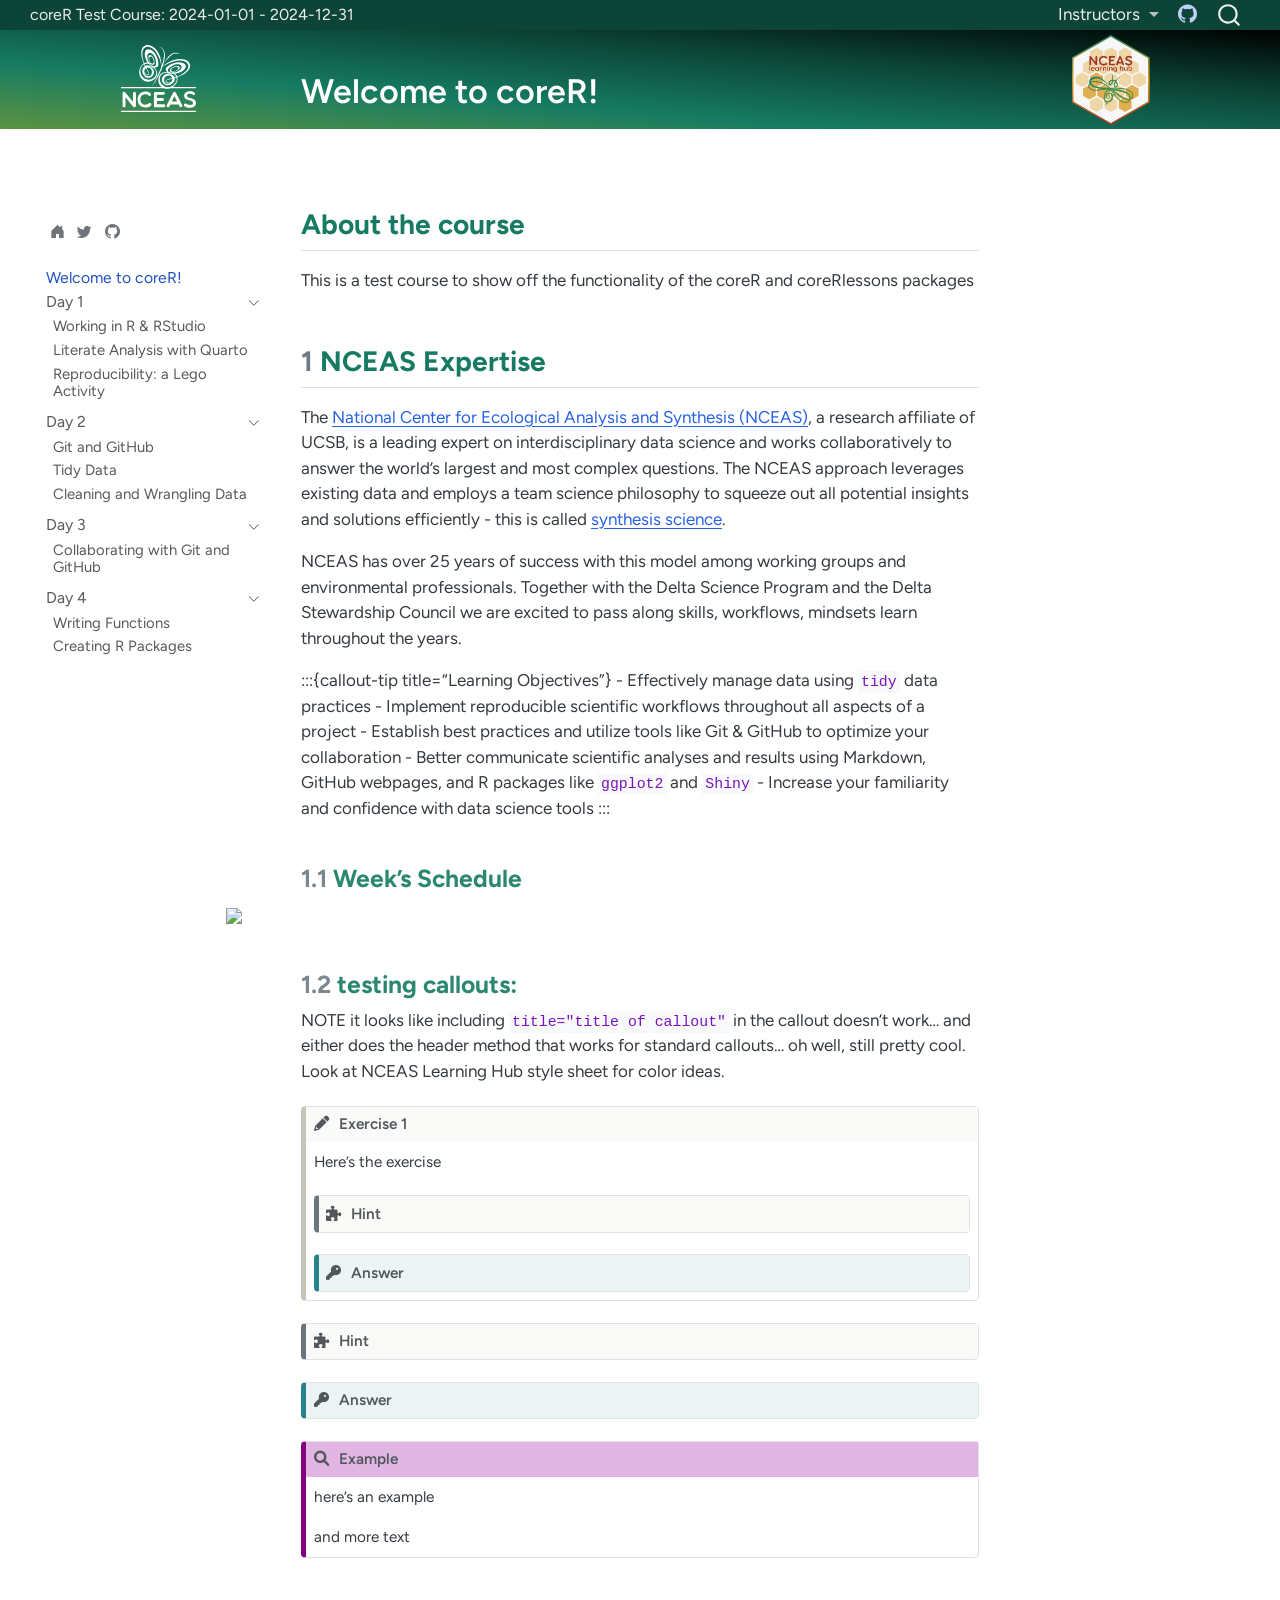
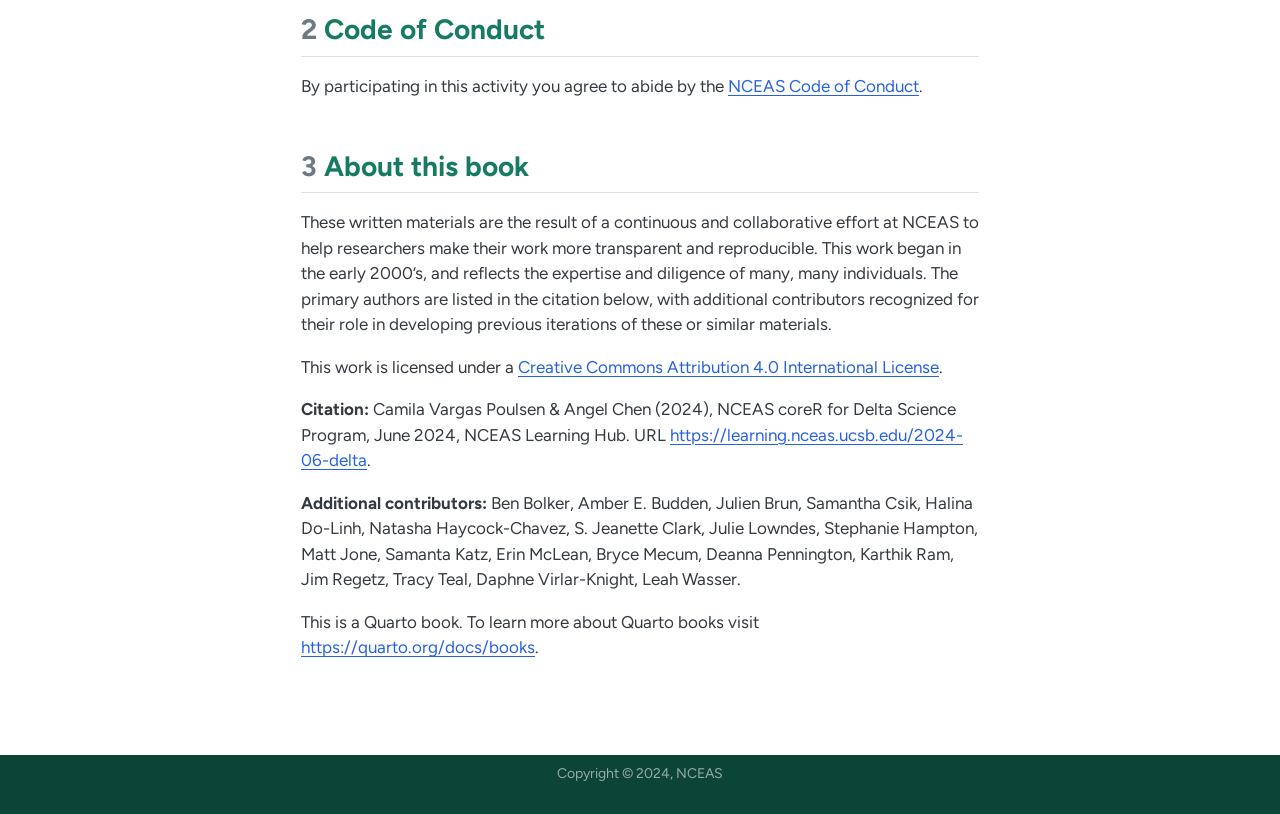
==== commit fdd9e357: "Merge pull request #1 from nceas-learning-hub/website_test Website test" ====
--- a/docs/index.html
+++ b/docs/index.html
@@ -190,6 +190,81 @@
  <span class="menu-text">Literate Analysis with Quarto</span></a>
   </div>
 </li>
+          <li class="sidebar-item">
+  <div class="sidebar-item-container"> 
+  <a href="./s03_activity_reproducibility_lego.html" class="sidebar-item-text sidebar-link">
+ <span class="menu-text">Reproducibility: a Lego Activity</span></a>
+  </div>
+</li>
+      </ul>
+  </li>
+        <li class="sidebar-item sidebar-item-section">
+      <div class="sidebar-item-container"> 
+            <a class="sidebar-item-text sidebar-link text-start" data-bs-toggle="collapse" data-bs-target="#quarto-sidebar-section-2" role="navigation" aria-expanded="true">
+ <span class="menu-text">Day 2</span></a>
+          <a class="sidebar-item-toggle text-start" data-bs-toggle="collapse" data-bs-target="#quarto-sidebar-section-2" role="navigation" aria-expanded="true" aria-label="Toggle section">
+            <i class="bi bi-chevron-right ms-2"></i>
+          </a> 
+      </div>
+      <ul id="quarto-sidebar-section-2" class="collapse list-unstyled sidebar-section depth1 show">  
+          <li class="sidebar-item">
+  <div class="sidebar-item-container"> 
+  <a href="./s04_github_introduction.html" class="sidebar-item-text sidebar-link">
+ <span class="menu-text">Git and GitHub</span></a>
+  </div>
+</li>
+          <li class="sidebar-item">
+  <div class="sidebar-item-container"> 
+  <a href="./s05_lecture_tidy_data.html" class="sidebar-item-text sidebar-link">
+ <span class="menu-text">Tidy Data</span></a>
+  </div>
+</li>
+          <li class="sidebar-item">
+  <div class="sidebar-item-container"> 
+  <a href="./s06_r_tidyverse_clean_wrangle.html" class="sidebar-item-text sidebar-link">
+ <span class="menu-text">Cleaning and Wrangling Data</span></a>
+  </div>
+</li>
+      </ul>
+  </li>
+        <li class="sidebar-item sidebar-item-section">
+      <div class="sidebar-item-container"> 
+            <a class="sidebar-item-text sidebar-link text-start" data-bs-toggle="collapse" data-bs-target="#quarto-sidebar-section-3" role="navigation" aria-expanded="true">
+ <span class="menu-text">Day 3</span></a>
+          <a class="sidebar-item-toggle text-start" data-bs-toggle="collapse" data-bs-target="#quarto-sidebar-section-3" role="navigation" aria-expanded="true" aria-label="Toggle section">
+            <i class="bi bi-chevron-right ms-2"></i>
+          </a> 
+      </div>
+      <ul id="quarto-sidebar-section-3" class="collapse list-unstyled sidebar-section depth1 show">  
+          <li class="sidebar-item">
+  <div class="sidebar-item-container"> 
+  <a href="./s08_github_collaboration.html" class="sidebar-item-text sidebar-link">
+ <span class="menu-text">Collaborating with Git and GitHub</span></a>
+  </div>
+</li>
+      </ul>
+  </li>
+        <li class="sidebar-item sidebar-item-section">
+      <div class="sidebar-item-container"> 
+            <a class="sidebar-item-text sidebar-link text-start" data-bs-toggle="collapse" data-bs-target="#quarto-sidebar-section-4" role="navigation" aria-expanded="true">
+ <span class="menu-text">Day 4</span></a>
+          <a class="sidebar-item-toggle text-start" data-bs-toggle="collapse" data-bs-target="#quarto-sidebar-section-4" role="navigation" aria-expanded="true" aria-label="Toggle section">
+            <i class="bi bi-chevron-right ms-2"></i>
+          </a> 
+      </div>
+      <ul id="quarto-sidebar-section-4" class="collapse list-unstyled sidebar-section depth1 show">  
+          <li class="sidebar-item">
+  <div class="sidebar-item-container"> 
+  <a href="./s09_r_functions.html" class="sidebar-item-text sidebar-link">
+ <span class="menu-text">Writing Functions</span></a>
+  </div>
+</li>
+          <li class="sidebar-item">
+  <div class="sidebar-item-container"> 
+  <a href="./s10_r_packages.html" class="sidebar-item-text sidebar-link">
+ <span class="menu-text">Creating R Packages</span></a>
+  </div>
+</li>
       </ul>
   </li>
     </ul>
@@ -229,6 +304,7 @@
 </section>
 <section id="testing-callouts" class="level3" data-number="1.2">
 <h3 data-number="1.2" class="anchored" data-anchor-id="testing-callouts"><span class="header-section-number">1.2</span> testing callouts:</h3>
+<p>NOTE it looks like including <code>title="title of callout"</code> in the callout doesn’t work… and either does the header method that works for standard callouts… oh well, still pretty cool. Look at NCEAS Learning Hub style sheet for color ideas.</p>
 <div class="callout callout-style-default callout-exercise no-icon callout-titled">
 <div class="callout-header d-flex align-content-center" data-bs-toggle="collapse" data-bs-target=".callout-3-contents" aria-controls="callout-3" aria-expanded="true" aria-label="Toggle callout">
 <div class="callout-icon-container">
@@ -331,11 +407,10 @@
 </div>
 <div id="callout-6" class="callout-6-contents callout-collapse collapse show">
 <div class="callout-body-container callout-body">
-<section id="here-is-an-example" class="level3 callout-example" title="HERE is an EXAMPLE!" data-collapse="true" data-number="1.3">
-<h3 data-number="1.3" class="anchored" data-anchor-id="here-is-an-example"><span class="header-section-number">1.3</span> HERE is an EXAMPLE??</h3>
+<div class="callout-example" data-collapse="true">
 <p>here’s an example</p>
 <p>and more text</p>
-</section>
+</div>
 </div>
 </div>
 </div>
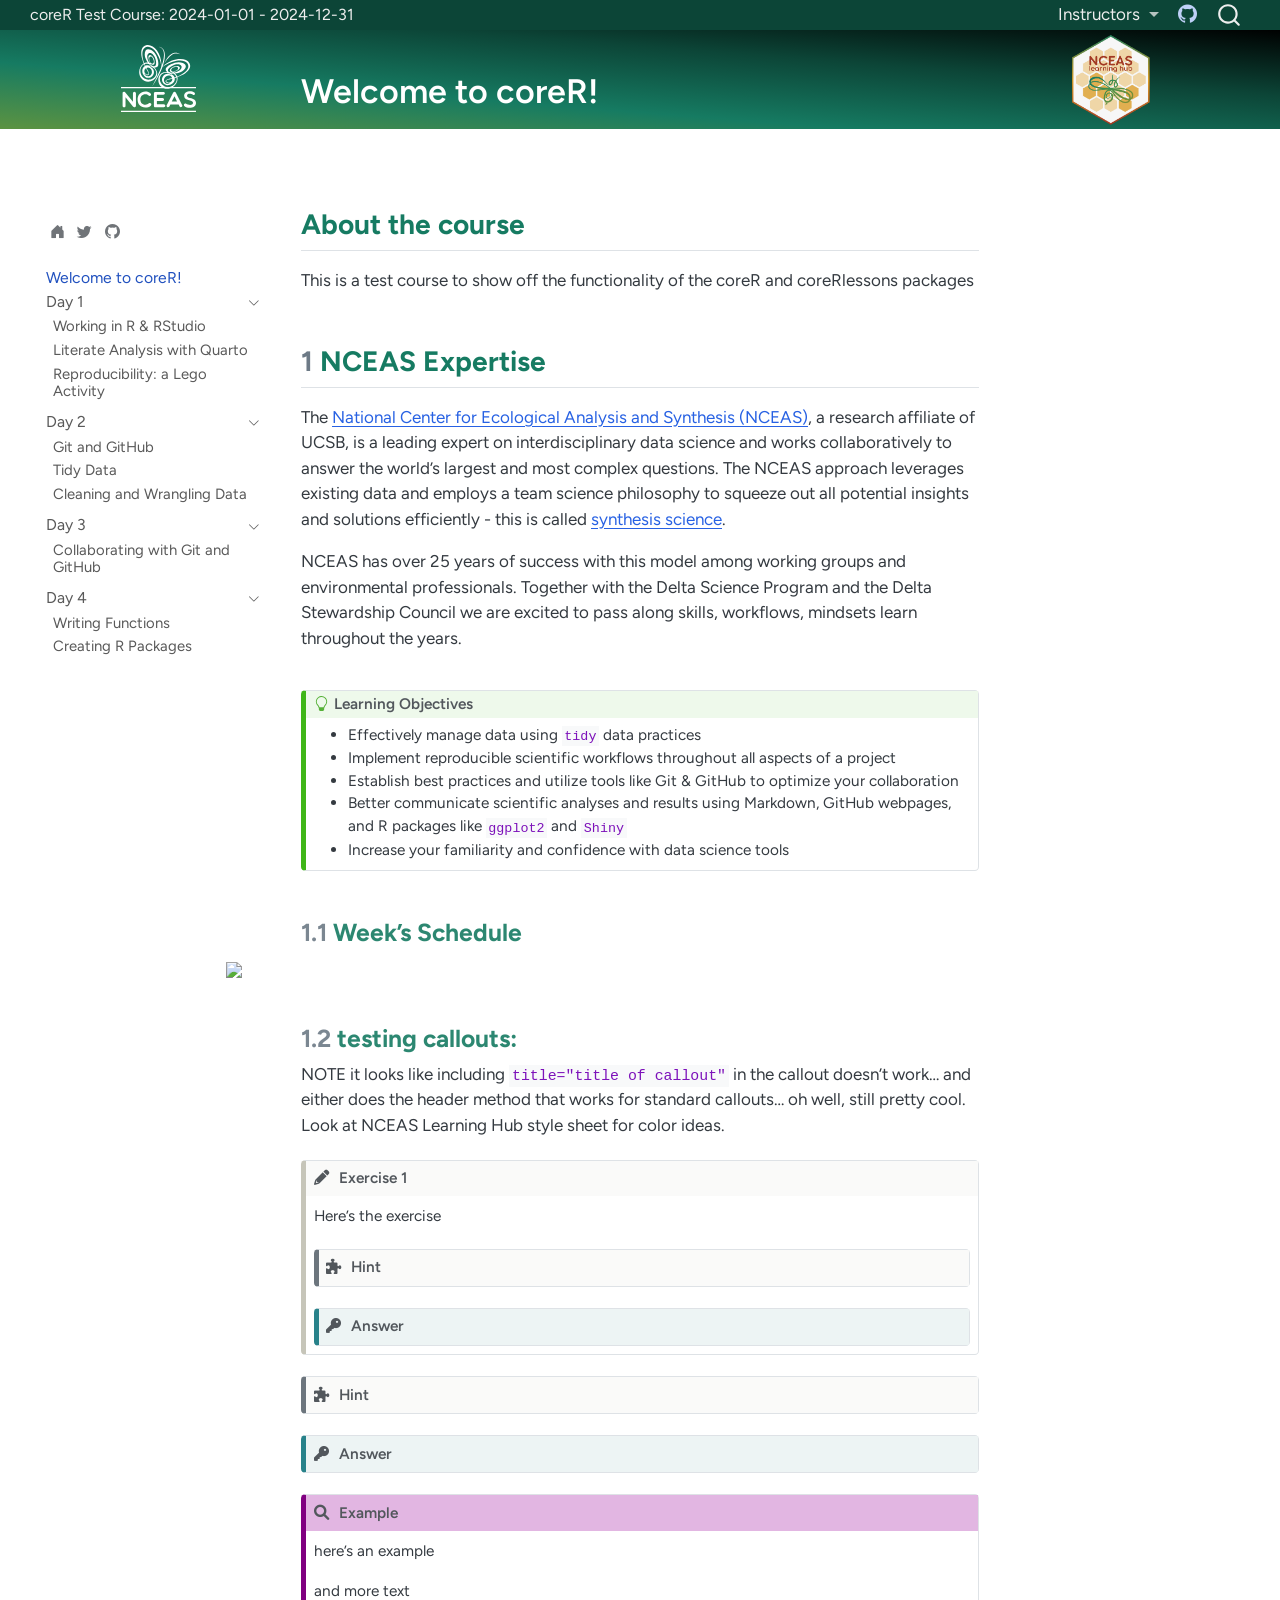
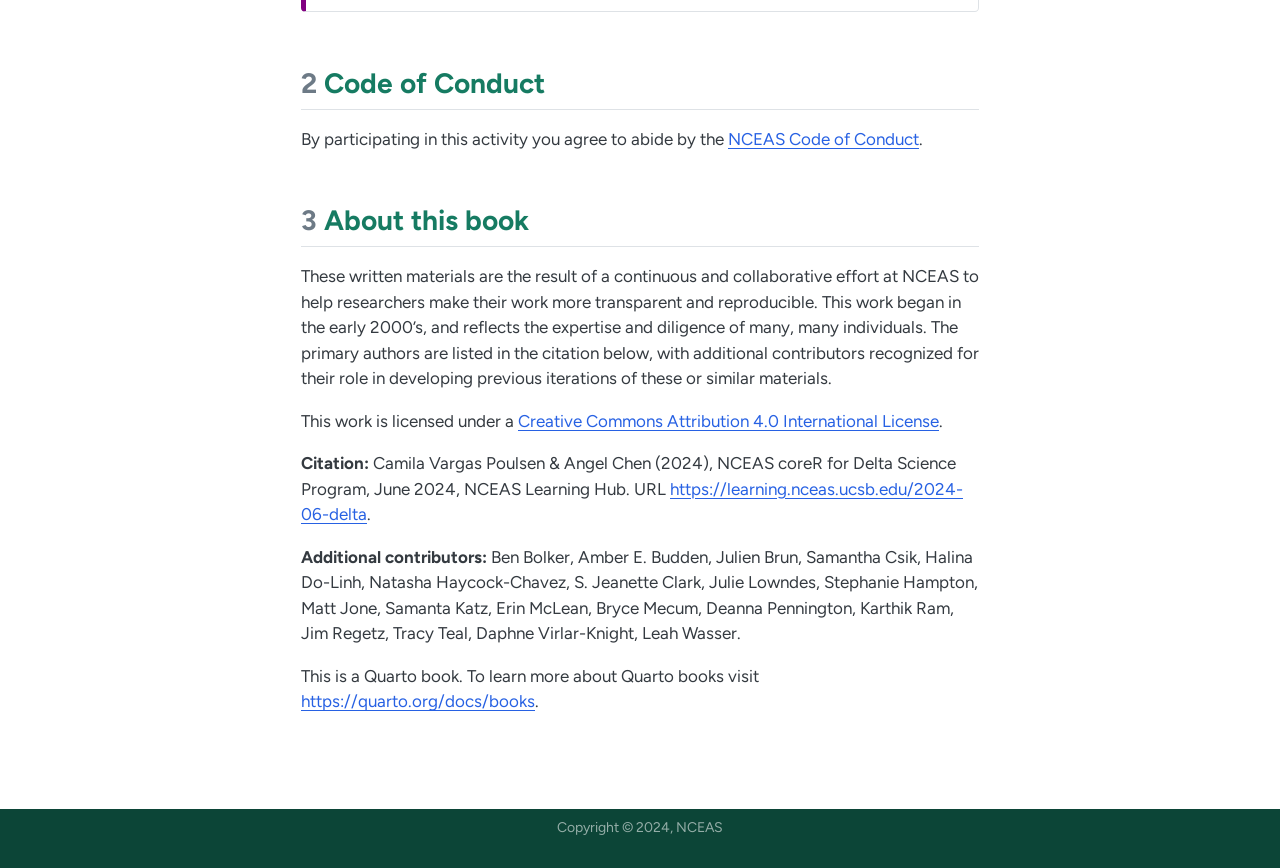
==== commit 5072faf3: "fix: learning objectives as callout-tip also re-added code for custom-coloring the built-in callouts" ====
--- a/docs/index.html
+++ b/docs/index.html
@@ -295,7 +295,25 @@
 <p>The <a href="https://www.nceas.ucsb.edu/">National Center for Ecological Analysis and Synthesis (NCEAS)</a>, a research affiliate of UCSB, is a leading expert on interdisciplinary data science and works collaboratively to answer the world’s largest and most complex questions. The NCEAS approach leverages existing data and employs a team science philosophy to squeeze out all potential insights and solutions efficiently - this is called <a href="https://www.nceas.ucsb.edu/our-approach">synthesis science</a>.</p>
 <p>NCEAS has over 25 years of success with this model among working groups and environmental professionals. Together with the Delta Science Program and the Delta Stewardship Council we are excited to pass along skills, workflows, mindsets learn throughout the years.</p>
 <!-- *June 10 - 13, 2024* -->
-<p>:::{callout-tip title=“Learning Objectives”} - Effectively manage data using <code>tidy</code> data practices - Implement reproducible scientific workflows throughout all aspects of a project - Establish best practices and utilize tools like Git &amp; GitHub to optimize your collaboration - Better communicate scientific analyses and results using Markdown, GitHub webpages, and R packages like <code>ggplot2</code> and <code>Shiny</code> - Increase your familiarity and confidence with data science tools :::</p>
+<div class="callout callout-style-default callout-tip callout-titled" title="Learning Objectives">
+<div class="callout-header d-flex align-content-center">
+<div class="callout-icon-container">
+<i class="callout-icon"></i>
+</div>
+<div class="callout-title-container flex-fill">
+Learning Objectives
+</div>
+</div>
+<div class="callout-body-container callout-body">
+<ul>
+<li>Effectively manage data using <code>tidy</code> data practices</li>
+<li>Implement reproducible scientific workflows throughout all aspects of a project</li>
+<li>Establish best practices and utilize tools like Git &amp; GitHub to optimize your collaboration</li>
+<li>Better communicate scientific analyses and results using Markdown, GitHub webpages, and R packages like <code>ggplot2</code> and <code>Shiny</code></li>
+<li>Increase your familiarity and confidence with data science tools</li>
+</ul>
+</div>
+</div>
 <section id="weeks-schedule" class="level3 page-columns page-full" data-number="1.1">
 <h3 data-number="1.1" class="anchored" data-anchor-id="weeks-schedule"><span class="header-section-number">1.1</span> Week’s Schedule</h3>
 <div class="column-body-outset">
@@ -306,7 +324,7 @@
 <h3 data-number="1.2" class="anchored" data-anchor-id="testing-callouts"><span class="header-section-number">1.2</span> testing callouts:</h3>
 <p>NOTE it looks like including <code>title="title of callout"</code> in the callout doesn’t work… and either does the header method that works for standard callouts… oh well, still pretty cool. Look at NCEAS Learning Hub style sheet for color ideas.</p>
 <div class="callout callout-style-default callout-exercise no-icon callout-titled">
-<div class="callout-header d-flex align-content-center" data-bs-toggle="collapse" data-bs-target=".callout-3-contents" aria-controls="callout-3" aria-expanded="true" aria-label="Toggle callout">
+<div class="callout-header d-flex align-content-center" data-bs-toggle="collapse" data-bs-target=".callout-4-contents" aria-controls="callout-4" aria-expanded="true" aria-label="Toggle callout">
 <div class="callout-icon-container">
 <i class="callout-icon no-icon"></i>
 </div>
@@ -315,12 +333,12 @@
 </div>
 <div class="callout-btn-toggle d-inline-block border-0 py-1 ps-1 pe-0 float-end"><i class="callout-toggle"></i></div>
 </div>
-<div id="callout-3" class="callout-3-contents callout-collapse collapse show">
+<div id="callout-4" class="callout-4-contents callout-collapse collapse show">
 <div class="callout-body-container callout-body">
 <div class="callout-exercise">
 <p>Here’s the exercise</p>
 <div class="callout callout-style-default callout-hint no-icon callout-titled">
-<div class="callout-header d-flex align-content-center" data-bs-toggle="collapse" data-bs-target=".callout-1-contents" aria-controls="callout-1" aria-expanded="false" aria-label="Toggle callout">
+<div class="callout-header d-flex align-content-center" data-bs-toggle="collapse" data-bs-target=".callout-2-contents" aria-controls="callout-2" aria-expanded="false" aria-label="Toggle callout">
 <div class="callout-icon-container">
 <i class="callout-icon no-icon"></i>
 </div>
@@ -329,7 +347,7 @@
 </div>
 <div class="callout-btn-toggle d-inline-block border-0 py-1 ps-1 pe-0 float-end"><i class="callout-toggle"></i></div>
 </div>
-<div id="callout-1" class="callout-1-contents callout-collapse collapse">
+<div id="callout-2" class="callout-2-contents callout-collapse collapse">
 <div class="callout-body-container callout-body">
 <div class="callout-hint">
 <p>here’s the hint!</p>
@@ -338,7 +356,7 @@
 </div>
 </div>
 <div class="callout callout-style-default callout-answer no-icon callout-titled">
-<div class="callout-header d-flex align-content-center" data-bs-toggle="collapse" data-bs-target=".callout-2-contents" aria-controls="callout-2" aria-expanded="false" aria-label="Toggle callout">
+<div class="callout-header d-flex align-content-center" data-bs-toggle="collapse" data-bs-target=".callout-3-contents" aria-controls="callout-3" aria-expanded="false" aria-label="Toggle callout">
 <div class="callout-icon-container">
 <i class="callout-icon no-icon"></i>
 </div>
@@ -347,7 +365,7 @@
 </div>
 <div class="callout-btn-toggle d-inline-block border-0 py-1 ps-1 pe-0 float-end"><i class="callout-toggle"></i></div>
 </div>
-<div id="callout-2" class="callout-2-contents callout-collapse collapse">
+<div id="callout-3" class="callout-3-contents callout-collapse collapse">
 <div class="callout-body-container callout-body">
 <div class="callout-answer">
 <p>here’s the nested answer</p>
@@ -360,7 +378,7 @@
 </div>
 </div>
 <div class="callout callout-style-default callout-hint no-icon callout-titled">
-<div class="callout-header d-flex align-content-center" data-bs-toggle="collapse" data-bs-target=".callout-4-contents" aria-controls="callout-4" aria-expanded="false" aria-label="Toggle callout">
+<div class="callout-header d-flex align-content-center" data-bs-toggle="collapse" data-bs-target=".callout-5-contents" aria-controls="callout-5" aria-expanded="false" aria-label="Toggle callout">
 <div class="callout-icon-container">
 <i class="callout-icon no-icon"></i>
 </div>
@@ -369,7 +387,7 @@
 </div>
 <div class="callout-btn-toggle d-inline-block border-0 py-1 ps-1 pe-0 float-end"><i class="callout-toggle"></i></div>
 </div>
-<div id="callout-4" class="callout-4-contents callout-collapse collapse">
+<div id="callout-5" class="callout-5-contents callout-collapse collapse">
 <div class="callout-body-container callout-body">
 <div class="callout-hint">
 <p>here’s the hint, not nested or collapsed</p>
@@ -378,7 +396,7 @@
 </div>
 </div>
 <div class="callout callout-style-default callout-answer no-icon callout-titled">
-<div class="callout-header d-flex align-content-center" data-bs-toggle="collapse" data-bs-target=".callout-5-contents" aria-controls="callout-5" aria-expanded="false" aria-label="Toggle callout">
+<div class="callout-header d-flex align-content-center" data-bs-toggle="collapse" data-bs-target=".callout-6-contents" aria-controls="callout-6" aria-expanded="false" aria-label="Toggle callout">
 <div class="callout-icon-container">
 <i class="callout-icon no-icon"></i>
 </div>
@@ -387,7 +405,7 @@
 </div>
 <div class="callout-btn-toggle d-inline-block border-0 py-1 ps-1 pe-0 float-end"><i class="callout-toggle"></i></div>
 </div>
-<div id="callout-5" class="callout-5-contents callout-collapse collapse">
+<div id="callout-6" class="callout-6-contents callout-collapse collapse">
 <div class="callout-body-container callout-body">
 <div class="callout-answer">
 <p>here’s the non-nested answer</p>
@@ -396,7 +414,7 @@
 </div>
 </div>
 <div class="callout callout-style-default callout-example no-icon callout-titled">
-<div class="callout-header d-flex align-content-center" data-bs-toggle="collapse" data-bs-target=".callout-6-contents" aria-controls="callout-6" aria-expanded="true" aria-label="Toggle callout">
+<div class="callout-header d-flex align-content-center" data-bs-toggle="collapse" data-bs-target=".callout-7-contents" aria-controls="callout-7" aria-expanded="true" aria-label="Toggle callout">
 <div class="callout-icon-container">
 <i class="callout-icon no-icon"></i>
 </div>
@@ -405,7 +423,7 @@
 </div>
 <div class="callout-btn-toggle d-inline-block border-0 py-1 ps-1 pe-0 float-end"><i class="callout-toggle"></i></div>
 </div>
-<div id="callout-6" class="callout-6-contents callout-collapse collapse show">
+<div id="callout-7" class="callout-7-contents callout-collapse collapse show">
 <div class="callout-body-container callout-body">
 <div class="callout-example" data-collapse="true">
 <p>here’s an example</p>
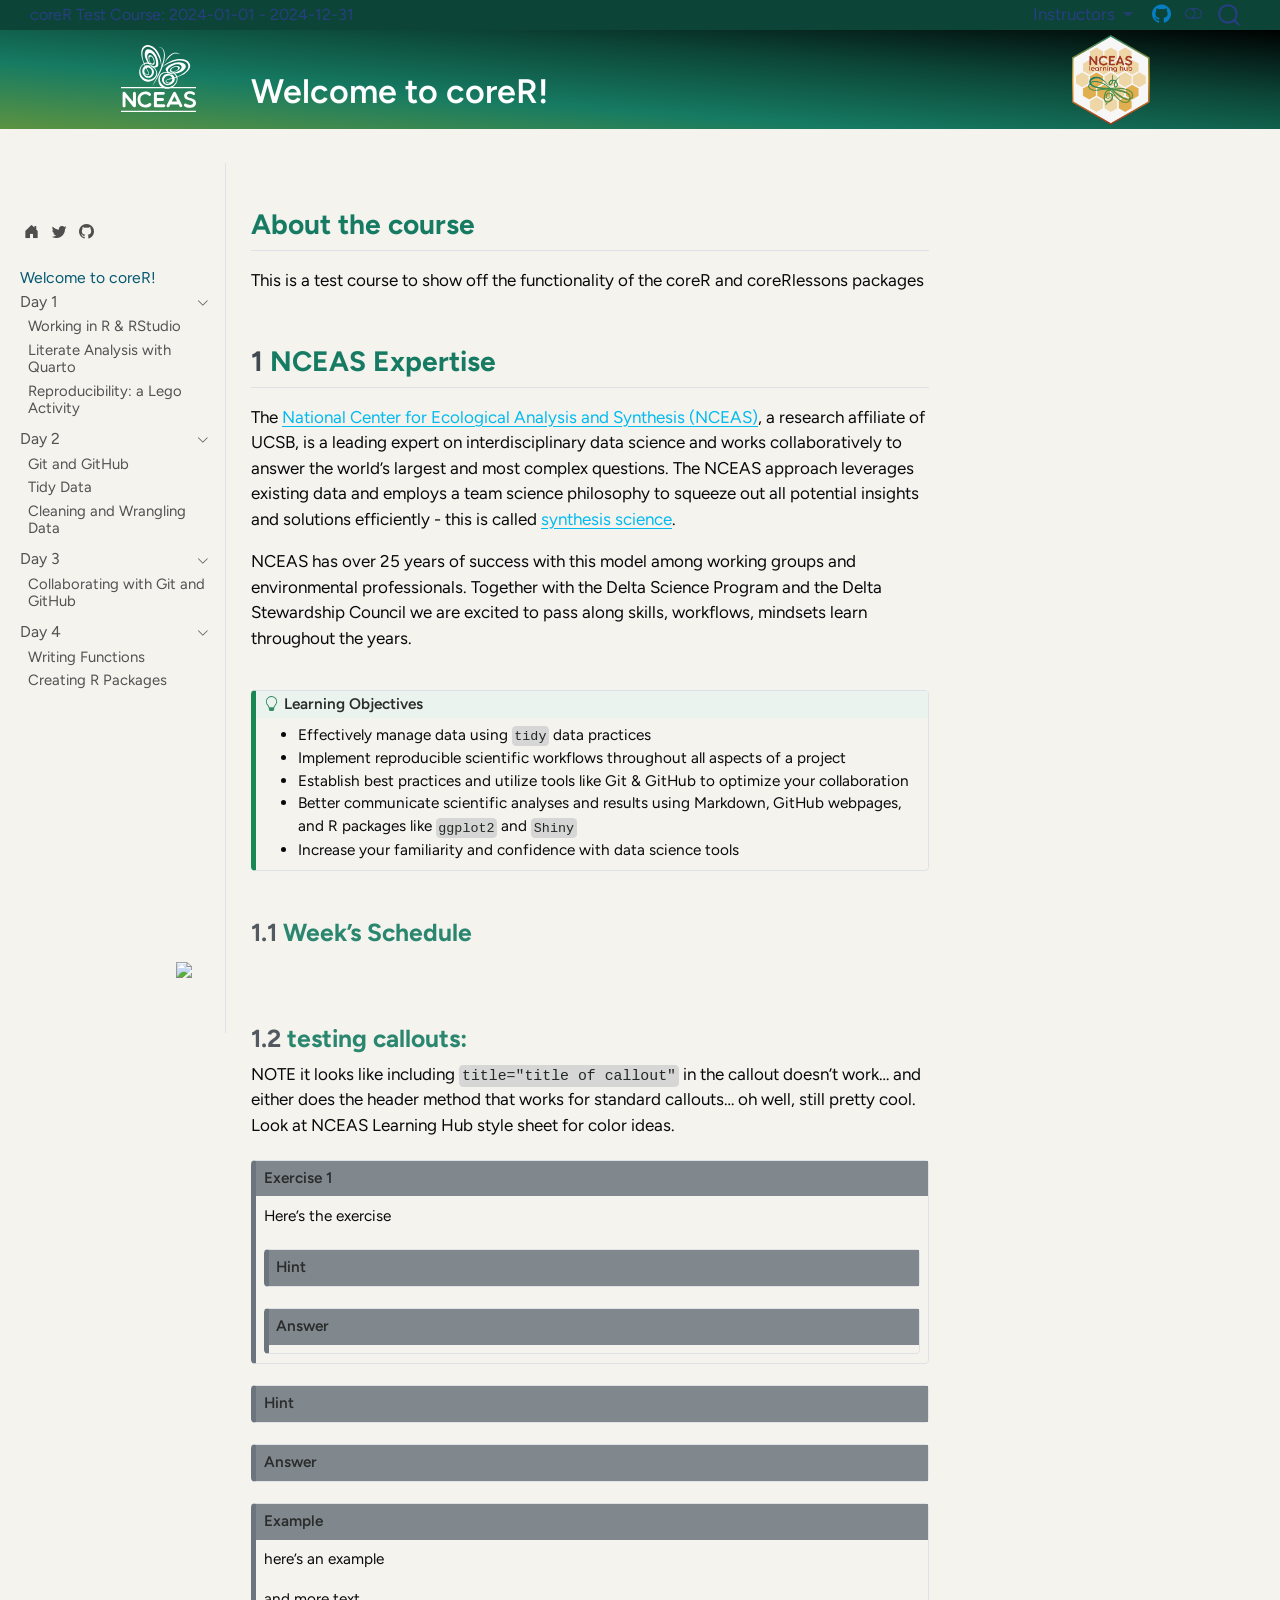
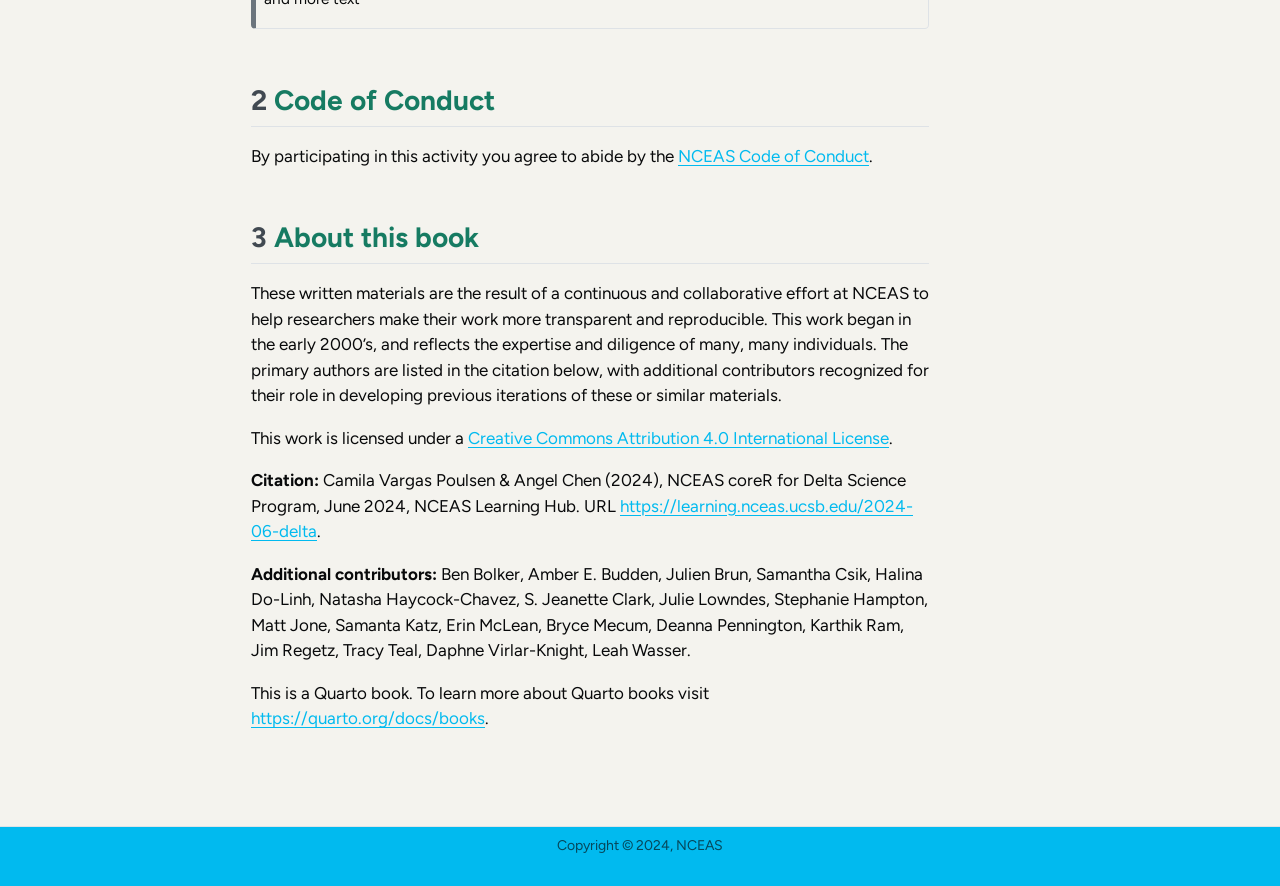
==== commit fd341ee5: "working on styling with lh_style extension instead of scss at root level" ====
--- a/docs/index.html
+++ b/docs/index.html
@@ -30,16 +30,18 @@
 <script src="site_libs/quarto-search/fuse.min.js"></script>
 <script src="site_libs/quarto-search/quarto-search.js"></script>
 <meta name="quarto:offset" content="./">
-<link href="./cover.png" rel="icon" type="image/png">
+<link href="./logo-lh.png" rel="icon" type="image/png">
 <script src="site_libs/quarto-html/quarto.js"></script>
 <script src="site_libs/quarto-html/popper.min.js"></script>
 <script src="site_libs/quarto-html/tippy.umd.min.js"></script>
 <script src="site_libs/quarto-html/anchor.min.js"></script>
 <link href="site_libs/quarto-html/tippy.css" rel="stylesheet">
-<link href="site_libs/quarto-html/quarto-syntax-highlighting.css" rel="stylesheet" id="quarto-text-highlighting-styles">
+<link href="site_libs/quarto-html/quarto-syntax-highlighting.css" rel="stylesheet" class="quarto-color-scheme" id="quarto-text-highlighting-styles">
+<link href="site_libs/quarto-html/quarto-syntax-highlighting-dark.css" rel="prefetch" class="quarto-color-scheme quarto-color-alternate" id="quarto-text-highlighting-styles">
 <script src="site_libs/bootstrap/bootstrap.min.js"></script>
 <link href="site_libs/bootstrap/bootstrap-icons.css" rel="stylesheet">
-<link href="site_libs/bootstrap/bootstrap.min.css" rel="stylesheet" id="quarto-bootstrap" data-mode="light">
+<link href="site_libs/bootstrap/bootstrap.min.css" rel="stylesheet" class="quarto-color-scheme" id="quarto-bootstrap" data-mode="light">
+<link href="site_libs/bootstrap/bootstrap-dark.min.css" rel="prefetch" class="quarto-color-scheme quarto-color-alternate" id="quarto-bootstrap" data-mode="dark">
 <script id="quarto-search-options" type="application/json">{
   "location": "navbar",
   "copy-button": false,
@@ -78,7 +80,7 @@
 <link rel="stylesheet" href="lh-style.css">
 </head>
 
-<body class="nav-sidebar floating nav-fixed slimcontent">
+<body class="nav-sidebar docked nav-fixed slimcontent">
 
 <div id="quarto-search-results"></div>
   <header id="quarto-header" class="headroom fixed-top quarto-banner">
@@ -114,6 +116,7 @@
 </ul>
           </div> <!-- /navcollapse -->
             <div class="quarto-navbar-tools">
+  <a href="" class="quarto-color-scheme-toggle quarto-navigation-tool  px-1" onclick="window.quartoToggleColorScheme(); return false;" title="Toggle dark mode"><i class="bi"></i></a>
 </div>
       </div> <!-- /container-fluid -->
     </nav>
@@ -150,7 +153,7 @@
   
   </header><div id="quarto-content" class="quarto-container page-columns page-rows-contents page-layout-article page-navbar">
 <!-- sidebar -->
-  <nav id="quarto-sidebar" class="sidebar collapse collapse-horizontal quarto-sidebar-collapse-item sidebar-navigation floating overflow-auto">
+  <nav id="quarto-sidebar" class="sidebar collapse collapse-horizontal quarto-sidebar-collapse-item sidebar-navigation docked overflow-auto">
         <div class="mt-2 flex-shrink-0 align-items-center">
         <div class="sidebar-search">
         <div id="quarto-search" class="" title="Search"></div>
@@ -470,6 +473,150 @@
     }
   }
   toggleBodyColorPrimary();  
+  const disableStylesheet = (stylesheets) => {
+    for (let i=0; i < stylesheets.length; i++) {
+      const stylesheet = stylesheets[i];
+      stylesheet.rel = 'prefetch';
+    }
+  }
+  const enableStylesheet = (stylesheets) => {
+    for (let i=0; i < stylesheets.length; i++) {
+      const stylesheet = stylesheets[i];
+      stylesheet.rel = 'stylesheet';
+    }
+  }
+  const manageTransitions = (selector, allowTransitions) => {
+    const els = window.document.querySelectorAll(selector);
+    for (let i=0; i < els.length; i++) {
+      const el = els[i];
+      if (allowTransitions) {
+        el.classList.remove('notransition');
+      } else {
+        el.classList.add('notransition');
+      }
+    }
+  }
+  const toggleGiscusIfUsed = (isAlternate, darkModeDefault) => {
+    const baseTheme = document.querySelector('#giscus-base-theme')?.value ?? 'light';
+    const alternateTheme = document.querySelector('#giscus-alt-theme')?.value ?? 'dark';
+    let newTheme = '';
+    if(darkModeDefault) {
+      newTheme = isAlternate ? baseTheme : alternateTheme;
+    } else {
+      newTheme = isAlternate ? alternateTheme : baseTheme;
+    }
+    const changeGiscusTheme = () => {
+      // From: https://github.com/giscus/giscus/issues/336
+      const sendMessage = (message) => {
+        const iframe = document.querySelector('iframe.giscus-frame');
+        if (!iframe) return;
+        iframe.contentWindow.postMessage({ giscus: message }, 'https://giscus.app');
+      }
+      sendMessage({
+        setConfig: {
+          theme: newTheme
+        }
+      });
+    }
+    const isGiscussLoaded = window.document.querySelector('iframe.giscus-frame') !== null;
+    if (isGiscussLoaded) {
+      changeGiscusTheme();
+    }
+  }
+  const toggleColorMode = (alternate) => {
+    // Switch the stylesheets
+    const alternateStylesheets = window.document.querySelectorAll('link.quarto-color-scheme.quarto-color-alternate');
+    manageTransitions('#quarto-margin-sidebar .nav-link', false);
+    if (alternate) {
+      enableStylesheet(alternateStylesheets);
+      for (const sheetNode of alternateStylesheets) {
+        if (sheetNode.id === "quarto-bootstrap") {
+          toggleBodyColorMode(sheetNode);
+        }
+      }
+    } else {
+      disableStylesheet(alternateStylesheets);
+      toggleBodyColorPrimary();
+    }
+    manageTransitions('#quarto-margin-sidebar .nav-link', true);
+    // Switch the toggles
+    const toggles = window.document.querySelectorAll('.quarto-color-scheme-toggle');
+    for (let i=0; i < toggles.length; i++) {
+      const toggle = toggles[i];
+      if (toggle) {
+        if (alternate) {
+          toggle.classList.add("alternate");     
+        } else {
+          toggle.classList.remove("alternate");
+        }
+      }
+    }
+    // Hack to workaround the fact that safari doesn't
+    // properly recolor the scrollbar when toggling (#1455)
+    if (navigator.userAgent.indexOf('Safari') > 0 && navigator.userAgent.indexOf('Chrome') == -1) {
+      manageTransitions("body", false);
+      window.scrollTo(0, 1);
+      setTimeout(() => {
+        window.scrollTo(0, 0);
+        manageTransitions("body", true);
+      }, 40);  
+    }
+  }
+  const isFileUrl = () => { 
+    return window.location.protocol === 'file:';
+  }
+  const hasAlternateSentinel = () => {  
+    let styleSentinel = getColorSchemeSentinel();
+    if (styleSentinel !== null) {
+      return styleSentinel === "alternate";
+    } else {
+      return false;
+    }
+  }
+  const setStyleSentinel = (alternate) => {
+    const value = alternate ? "alternate" : "default";
+    if (!isFileUrl()) {
+      window.localStorage.setItem("quarto-color-scheme", value);
+    } else {
+      localAlternateSentinel = value;
+    }
+  }
+  const getColorSchemeSentinel = () => {
+    if (!isFileUrl()) {
+      const storageValue = window.localStorage.getItem("quarto-color-scheme");
+      return storageValue != null ? storageValue : localAlternateSentinel;
+    } else {
+      return localAlternateSentinel;
+    }
+  }
+  const darkModeDefault = false;
+  let localAlternateSentinel = darkModeDefault ? 'alternate' : 'default';
+  // Dark / light mode switch
+  window.quartoToggleColorScheme = () => {
+    // Read the current dark / light value 
+    let toAlternate = !hasAlternateSentinel();
+    toggleColorMode(toAlternate);
+    setStyleSentinel(toAlternate);
+    toggleGiscusIfUsed(toAlternate, darkModeDefault);
+  };
+  // Ensure there is a toggle, if there isn't float one in the top right
+  if (window.document.querySelector('.quarto-color-scheme-toggle') === null) {
+    const a = window.document.createElement('a');
+    a.classList.add('top-right');
+    a.classList.add('quarto-color-scheme-toggle');
+    a.href = "";
+    a.onclick = function() { try { window.quartoToggleColorScheme(); } catch {} return false; };
+    const i = window.document.createElement("i");
+    i.classList.add('bi');
+    a.appendChild(i);
+    window.document.body.appendChild(a);
+  }
+  // Switch to dark mode if need be
+  if (hasAlternateSentinel()) {
+    toggleColorMode(true);
+  } else {
+    toggleColorMode(false);
+  }
   const icon = "";
   const anchorJS = new window.AnchorJS();
   anchorJS.options = {
--- a/docs/site_libs/quarto-html/quarto-syntax-highlighting.css
+++ b/docs/site_libs/quarto-html/quarto-syntax-highlighting.css
@@ -0,0 +1,205 @@
+/* quarto syntax highlight colors */
+:root {
+  --quarto-hl-ot-color: #003B4F;
+  --quarto-hl-at-color: #657422;
+  --quarto-hl-ss-color: #20794D;
+  --quarto-hl-an-color: #5E5E5E;
+  --quarto-hl-fu-color: #4758AB;
+  --quarto-hl-st-color: #20794D;
+  --quarto-hl-cf-color: #003B4F;
+  --quarto-hl-op-color: #5E5E5E;
+  --quarto-hl-er-color: #AD0000;
+  --quarto-hl-bn-color: #AD0000;
+  --quarto-hl-al-color: #AD0000;
+  --quarto-hl-va-color: #111111;
+  --quarto-hl-bu-color: inherit;
+  --quarto-hl-ex-color: inherit;
+  --quarto-hl-pp-color: #AD0000;
+  --quarto-hl-in-color: #5E5E5E;
+  --quarto-hl-vs-color: #20794D;
+  --quarto-hl-wa-color: #5E5E5E;
+  --quarto-hl-do-color: #5E5E5E;
+  --quarto-hl-im-color: #00769E;
+  --quarto-hl-ch-color: #20794D;
+  --quarto-hl-dt-color: #AD0000;
+  --quarto-hl-fl-color: #AD0000;
+  --quarto-hl-co-color: #5E5E5E;
+  --quarto-hl-cv-color: #5E5E5E;
+  --quarto-hl-cn-color: #8f5902;
+  --quarto-hl-sc-color: #5E5E5E;
+  --quarto-hl-dv-color: #AD0000;
+  --quarto-hl-kw-color: #003B4F;
+}
+
+/* other quarto variables */
+:root {
+  --quarto-font-monospace: SFMono-Regular, Menlo, Monaco, Consolas, "Liberation Mono", "Courier New", monospace;
+}
+
+pre > code.sourceCode > span {
+  color: #003B4F;
+}
+
+code span {
+  color: #003B4F;
+}
+
+code.sourceCode > span {
+  color: #003B4F;
+}
+
+div.sourceCode,
+div.sourceCode pre.sourceCode {
+  color: #003B4F;
+}
+
+code span.ot {
+  color: #003B4F;
+  font-style: inherit;
+}
+
+code span.at {
+  color: #657422;
+  font-style: inherit;
+}
+
+code span.ss {
+  color: #20794D;
+  font-style: inherit;
+}
+
+code span.an {
+  color: #5E5E5E;
+  font-style: inherit;
+}
+
+code span.fu {
+  color: #4758AB;
+  font-style: inherit;
+}
+
+code span.st {
+  color: #20794D;
+  font-style: inherit;
+}
+
+code span.cf {
+  color: #003B4F;
+  font-weight: bold;
+  font-style: inherit;
+}
+
+code span.op {
+  color: #5E5E5E;
+  font-style: inherit;
+}
+
+code span.er {
+  color: #AD0000;
+  font-style: inherit;
+}
+
+code span.bn {
+  color: #AD0000;
+  font-style: inherit;
+}
+
+code span.al {
+  color: #AD0000;
+  font-style: inherit;
+}
+
+code span.va {
+  color: #111111;
+  font-style: inherit;
+}
+
+code span.bu {
+  font-style: inherit;
+}
+
+code span.ex {
+  font-style: inherit;
+}
+
+code span.pp {
+  color: #AD0000;
+  font-style: inherit;
+}
+
+code span.in {
+  color: #5E5E5E;
+  font-style: inherit;
+}
+
+code span.vs {
+  color: #20794D;
+  font-style: inherit;
+}
+
+code span.wa {
+  color: #5E5E5E;
+  font-style: italic;
+}
+
+code span.do {
+  color: #5E5E5E;
+  font-style: italic;
+}
+
+code span.im {
+  color: #00769E;
+  font-style: inherit;
+}
+
+code span.ch {
+  color: #20794D;
+  font-style: inherit;
+}
+
+code span.dt {
+  color: #AD0000;
+  font-style: inherit;
+}
+
+code span.fl {
+  color: #AD0000;
+  font-style: inherit;
+}
+
+code span.co {
+  color: #5E5E5E;
+  font-style: inherit;
+}
+
+code span.cv {
+  color: #5E5E5E;
+  font-style: italic;
+}
+
+code span.cn {
+  color: #8f5902;
+  font-style: inherit;
+}
+
+code span.sc {
+  color: #5E5E5E;
+  font-style: inherit;
+}
+
+code span.dv {
+  color: #AD0000;
+  font-style: inherit;
+}
+
+code span.kw {
+  color: #003B4F;
+  font-weight: bold;
+  font-style: inherit;
+}
+
+.prevent-inlining {
+  content: "</";
+}
+
+/*# sourceMappingURL=debc5d5d77c3f9108843748ff7464032.css.map */
--- a/docs/site_libs/quarto-html/quarto-syntax-highlighting-dark.css
+++ b/docs/site_libs/quarto-html/quarto-syntax-highlighting-dark.css
@@ -0,0 +1,189 @@
+/* quarto syntax highlight colors */
+:root {
+  --quarto-hl-al-color: #f07178;
+  --quarto-hl-an-color: #d4d0ab;
+  --quarto-hl-at-color: #00e0e0;
+  --quarto-hl-bn-color: #d4d0ab;
+  --quarto-hl-bu-color: #abe338;
+  --quarto-hl-ch-color: #abe338;
+  --quarto-hl-co-color: #f8f8f2;
+  --quarto-hl-cv-color: #ffd700;
+  --quarto-hl-cn-color: #ffd700;
+  --quarto-hl-cf-color: #ffa07a;
+  --quarto-hl-dt-color: #ffa07a;
+  --quarto-hl-dv-color: #d4d0ab;
+  --quarto-hl-do-color: #f8f8f2;
+  --quarto-hl-er-color: #f07178;
+  --quarto-hl-ex-color: #00e0e0;
+  --quarto-hl-fl-color: #d4d0ab;
+  --quarto-hl-fu-color: #ffa07a;
+  --quarto-hl-im-color: #abe338;
+  --quarto-hl-in-color: #d4d0ab;
+  --quarto-hl-kw-color: #ffa07a;
+  --quarto-hl-op-color: #ffa07a;
+  --quarto-hl-ot-color: #00e0e0;
+  --quarto-hl-pp-color: #dcc6e0;
+  --quarto-hl-re-color: #00e0e0;
+  --quarto-hl-sc-color: #abe338;
+  --quarto-hl-ss-color: #abe338;
+  --quarto-hl-st-color: #abe338;
+  --quarto-hl-va-color: #00e0e0;
+  --quarto-hl-vs-color: #abe338;
+  --quarto-hl-wa-color: #dcc6e0;
+}
+
+/* other quarto variables */
+:root {
+  --quarto-font-monospace: SFMono-Regular, Menlo, Monaco, Consolas, "Liberation Mono", "Courier New", monospace;
+}
+
+code span.al {
+  background-color: #2a0f15;
+  font-weight: bold;
+  color: #f07178;
+}
+
+code span.an {
+  color: #d4d0ab;
+}
+
+code span.at {
+  color: #00e0e0;
+}
+
+code span.bn {
+  color: #d4d0ab;
+}
+
+code span.bu {
+  color: #abe338;
+}
+
+code span.ch {
+  color: #abe338;
+}
+
+code span.co {
+  font-style: italic;
+  color: #f8f8f2;
+}
+
+code span.cv {
+  color: #ffd700;
+}
+
+code span.cn {
+  color: #ffd700;
+}
+
+code span.cf {
+  font-weight: bold;
+  color: #ffa07a;
+}
+
+code span.dt {
+  color: #ffa07a;
+}
+
+code span.dv {
+  color: #d4d0ab;
+}
+
+code span.do {
+  color: #f8f8f2;
+}
+
+code span.er {
+  color: #f07178;
+  text-decoration: underline;
+}
+
+code span.ex {
+  font-weight: bold;
+  color: #00e0e0;
+}
+
+code span.fl {
+  color: #d4d0ab;
+}
+
+code span.fu {
+  color: #ffa07a;
+}
+
+code span.im {
+  color: #abe338;
+}
+
+code span.in {
+  color: #d4d0ab;
+}
+
+code span.kw {
+  font-weight: bold;
+  color: #ffa07a;
+}
+
+pre > code.sourceCode > span {
+  color: #f8f8f2;
+}
+
+code span {
+  color: #f8f8f2;
+}
+
+code.sourceCode > span {
+  color: #f8f8f2;
+}
+
+div.sourceCode,
+div.sourceCode pre.sourceCode {
+  color: #f8f8f2;
+}
+
+code span.op {
+  color: #ffa07a;
+}
+
+code span.ot {
+  color: #00e0e0;
+}
+
+code span.pp {
+  color: #dcc6e0;
+}
+
+code span.re {
+  background-color: #f8f8f2;
+  color: #00e0e0;
+}
+
+code span.sc {
+  color: #abe338;
+}
+
+code span.ss {
+  color: #abe338;
+}
+
+code span.st {
+  color: #abe338;
+}
+
+code span.va {
+  color: #00e0e0;
+}
+
+code span.vs {
+  color: #abe338;
+}
+
+code span.wa {
+  color: #dcc6e0;
+}
+
+.prevent-inlining {
+  content: "</";
+}
+
+/*# sourceMappingURL=935a306eefa94366c21e1a970dddb765.css.map */
--- a/docs/lh-style.css
+++ b/docs/lh-style.css
@@ -21,7 +21,7 @@
   /* multiple background images - first (NCEAS logo) on top, then hex, then
   // linear gradient underneath */
   background-image: url(logo-nceas.svg),
-                    url(cover.png),
+                    url(logo-lh.png),
                     linear-gradient(to top right, #5C9341, #167B62, #0C4537, #000000);
   /* Then the options apply to each image in turn.  The last (100% 200px) sets
   // both the width (100%) and height (200px) of the gradient to fit the block */
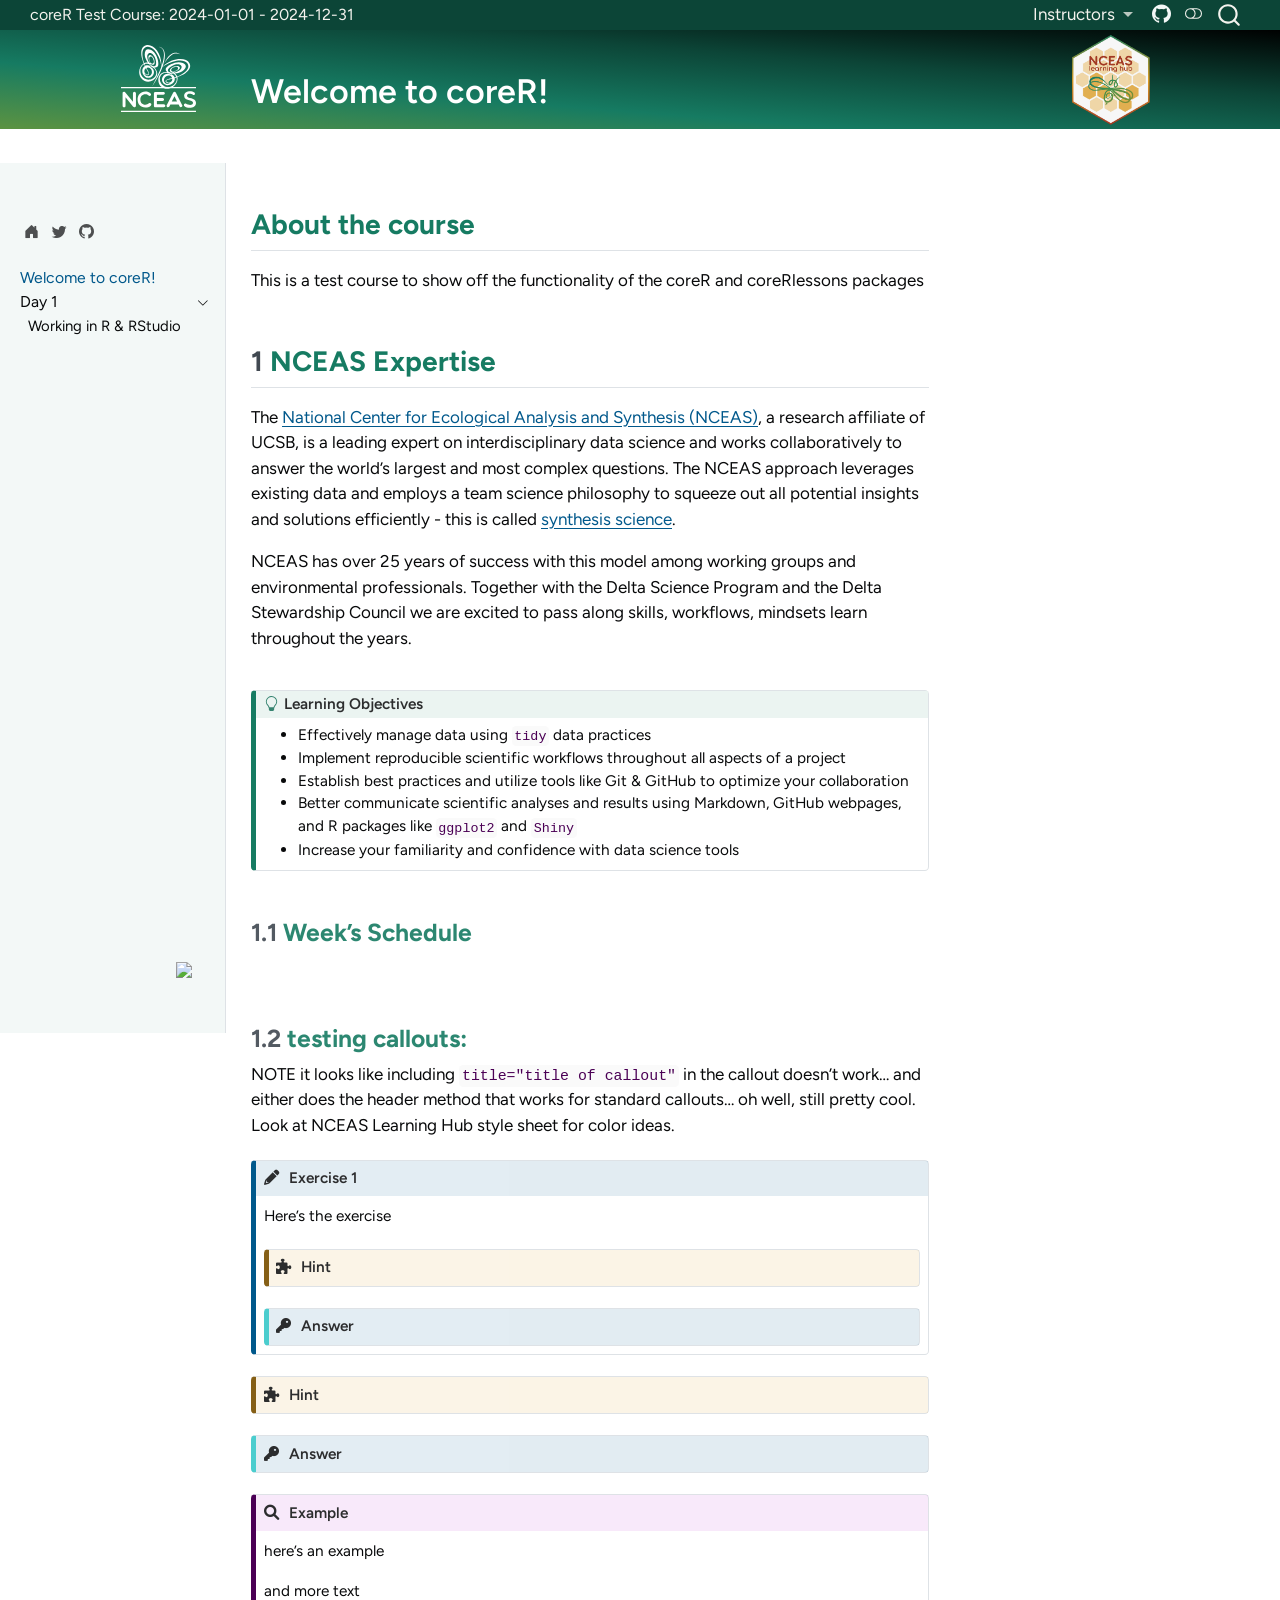
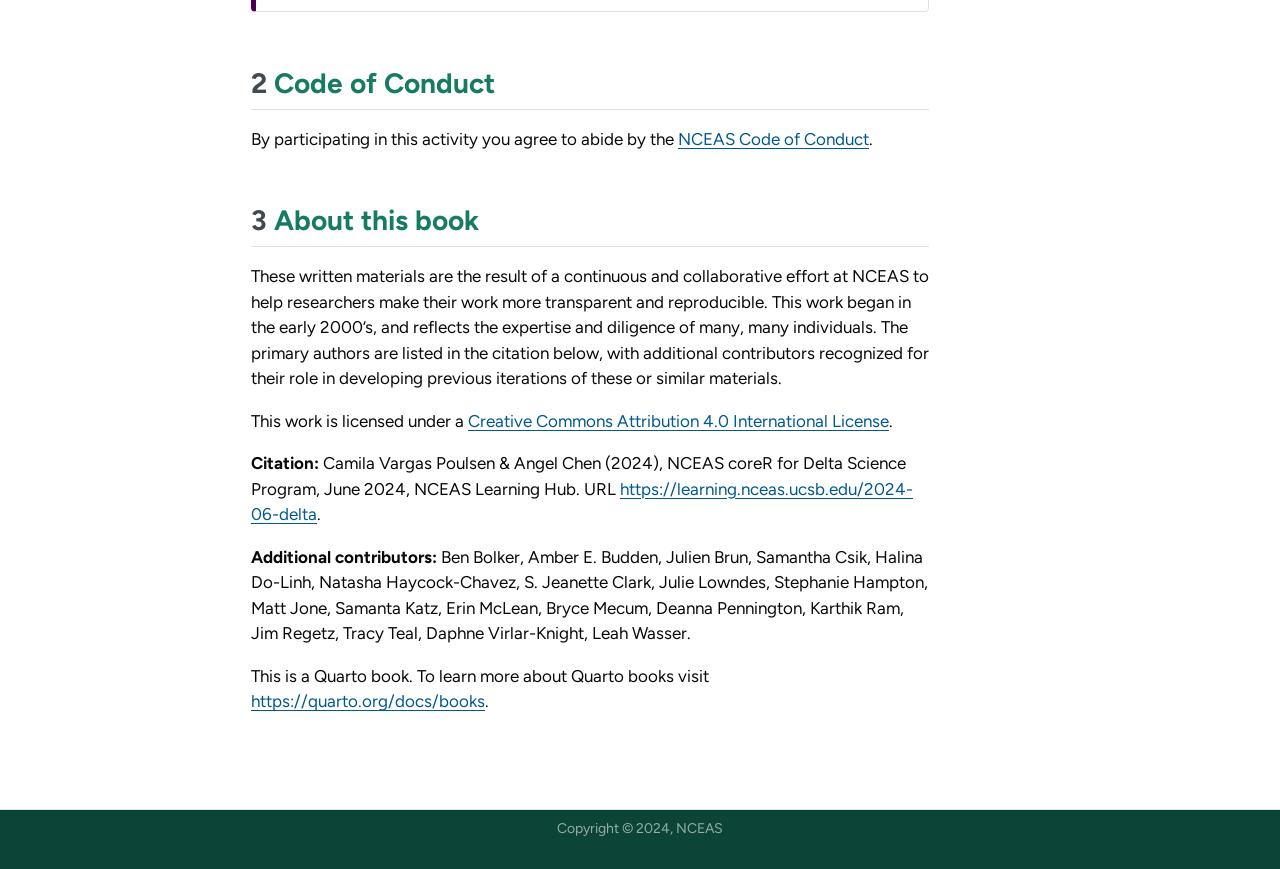
==== commit cf9246c2: "feat: light/dark themes working" ====
--- a/docs/index.html
+++ b/docs/index.html
@@ -30,7 +30,7 @@
 <script src="site_libs/quarto-search/fuse.min.js"></script>
 <script src="site_libs/quarto-search/quarto-search.js"></script>
 <meta name="quarto:offset" content="./">
-<link href="./logo-lh.png" rel="icon" type="image/png">
+<link href="./_extensions/nceas-learning-hub/lh_theme/logo-lh.png" rel="icon" type="image/png">
 <script src="site_libs/quarto-html/quarto.js"></script>
 <script src="site_libs/quarto-html/popper.min.js"></script>
 <script src="site_libs/quarto-html/tippy.umd.min.js"></script>
@@ -77,7 +77,7 @@
 </style>
 
 
-<link rel="stylesheet" href="lh-style.css">
+<link rel="stylesheet" href="_extensions/nceas-learning-hub/lh_theme/lh-style.css">
 </head>
 
 <body class="nav-sidebar docked nav-fixed slimcontent">
@@ -185,87 +185,6 @@
   <div class="sidebar-item-container"> 
   <a href="./s01_r_programming_introduction.html" class="sidebar-item-text sidebar-link">
  <span class="menu-text">Working in R &amp; RStudio</span></a>
-  </div>
-</li>
-          <li class="sidebar-item">
-  <div class="sidebar-item-container"> 
-  <a href="./s02_r_quarto_literate_analysis.html" class="sidebar-item-text sidebar-link">
- <span class="menu-text">Literate Analysis with Quarto</span></a>
-  </div>
-</li>
-          <li class="sidebar-item">
-  <div class="sidebar-item-container"> 
-  <a href="./s03_activity_reproducibility_lego.html" class="sidebar-item-text sidebar-link">
- <span class="menu-text">Reproducibility: a Lego Activity</span></a>
-  </div>
-</li>
-      </ul>
-  </li>
-        <li class="sidebar-item sidebar-item-section">
-      <div class="sidebar-item-container"> 
-            <a class="sidebar-item-text sidebar-link text-start" data-bs-toggle="collapse" data-bs-target="#quarto-sidebar-section-2" role="navigation" aria-expanded="true">
- <span class="menu-text">Day 2</span></a>
-          <a class="sidebar-item-toggle text-start" data-bs-toggle="collapse" data-bs-target="#quarto-sidebar-section-2" role="navigation" aria-expanded="true" aria-label="Toggle section">
-            <i class="bi bi-chevron-right ms-2"></i>
-          </a> 
-      </div>
-      <ul id="quarto-sidebar-section-2" class="collapse list-unstyled sidebar-section depth1 show">  
-          <li class="sidebar-item">
-  <div class="sidebar-item-container"> 
-  <a href="./s04_github_introduction.html" class="sidebar-item-text sidebar-link">
- <span class="menu-text">Git and GitHub</span></a>
-  </div>
-</li>
-          <li class="sidebar-item">
-  <div class="sidebar-item-container"> 
-  <a href="./s05_lecture_tidy_data.html" class="sidebar-item-text sidebar-link">
- <span class="menu-text">Tidy Data</span></a>
-  </div>
-</li>
-          <li class="sidebar-item">
-  <div class="sidebar-item-container"> 
-  <a href="./s06_r_tidyverse_clean_wrangle.html" class="sidebar-item-text sidebar-link">
- <span class="menu-text">Cleaning and Wrangling Data</span></a>
-  </div>
-</li>
-      </ul>
-  </li>
-        <li class="sidebar-item sidebar-item-section">
-      <div class="sidebar-item-container"> 
-            <a class="sidebar-item-text sidebar-link text-start" data-bs-toggle="collapse" data-bs-target="#quarto-sidebar-section-3" role="navigation" aria-expanded="true">
- <span class="menu-text">Day 3</span></a>
-          <a class="sidebar-item-toggle text-start" data-bs-toggle="collapse" data-bs-target="#quarto-sidebar-section-3" role="navigation" aria-expanded="true" aria-label="Toggle section">
-            <i class="bi bi-chevron-right ms-2"></i>
-          </a> 
-      </div>
-      <ul id="quarto-sidebar-section-3" class="collapse list-unstyled sidebar-section depth1 show">  
-          <li class="sidebar-item">
-  <div class="sidebar-item-container"> 
-  <a href="./s08_github_collaboration.html" class="sidebar-item-text sidebar-link">
- <span class="menu-text">Collaborating with Git and GitHub</span></a>
-  </div>
-</li>
-      </ul>
-  </li>
-        <li class="sidebar-item sidebar-item-section">
-      <div class="sidebar-item-container"> 
-            <a class="sidebar-item-text sidebar-link text-start" data-bs-toggle="collapse" data-bs-target="#quarto-sidebar-section-4" role="navigation" aria-expanded="true">
- <span class="menu-text">Day 4</span></a>
-          <a class="sidebar-item-toggle text-start" data-bs-toggle="collapse" data-bs-target="#quarto-sidebar-section-4" role="navigation" aria-expanded="true" aria-label="Toggle section">
-            <i class="bi bi-chevron-right ms-2"></i>
-          </a> 
-      </div>
-      <ul id="quarto-sidebar-section-4" class="collapse list-unstyled sidebar-section depth1 show">  
-          <li class="sidebar-item">
-  <div class="sidebar-item-container"> 
-  <a href="./s09_r_functions.html" class="sidebar-item-text sidebar-link">
- <span class="menu-text">Writing Functions</span></a>
-  </div>
-</li>
-          <li class="sidebar-item">
-  <div class="sidebar-item-container"> 
-  <a href="./s10_r_packages.html" class="sidebar-item-text sidebar-link">
- <span class="menu-text">Creating R Packages</span></a>
   </div>
 </li>
       </ul>
--- a/docs/_extensions/nceas-learning-hub/lh_theme/lh-style.css
+++ b/docs/_extensions/nceas-learning-hub/lh_theme/lh-style.css
@@ -0,0 +1,16 @@
+/* why won't this work in scss */
+
+.quarto-title-block .quarto-title-banner {
+  /* multiple background images - first (NCEAS logo) on top, then hex, then
+  // linear gradient underneath */
+  background-image: url(logo-nceas.svg),
+                    url(logo-lh-hex.png),
+                    linear-gradient(to top right, #5C9341, #167B62, #0C4537, #000000);
+  /* Then the options apply to each image in turn.  The last (100% 200px) sets
+  // both the width (100%) and height (200px) of the gradient to fit the block */
+  background-size: 75px, 100px, 100% 100px;
+  background-position: 10%, 90%, left;
+  background-repeat: no-repeat, no-repeat;
+  background-origin: content-box;
+  height: 100px;
+}
